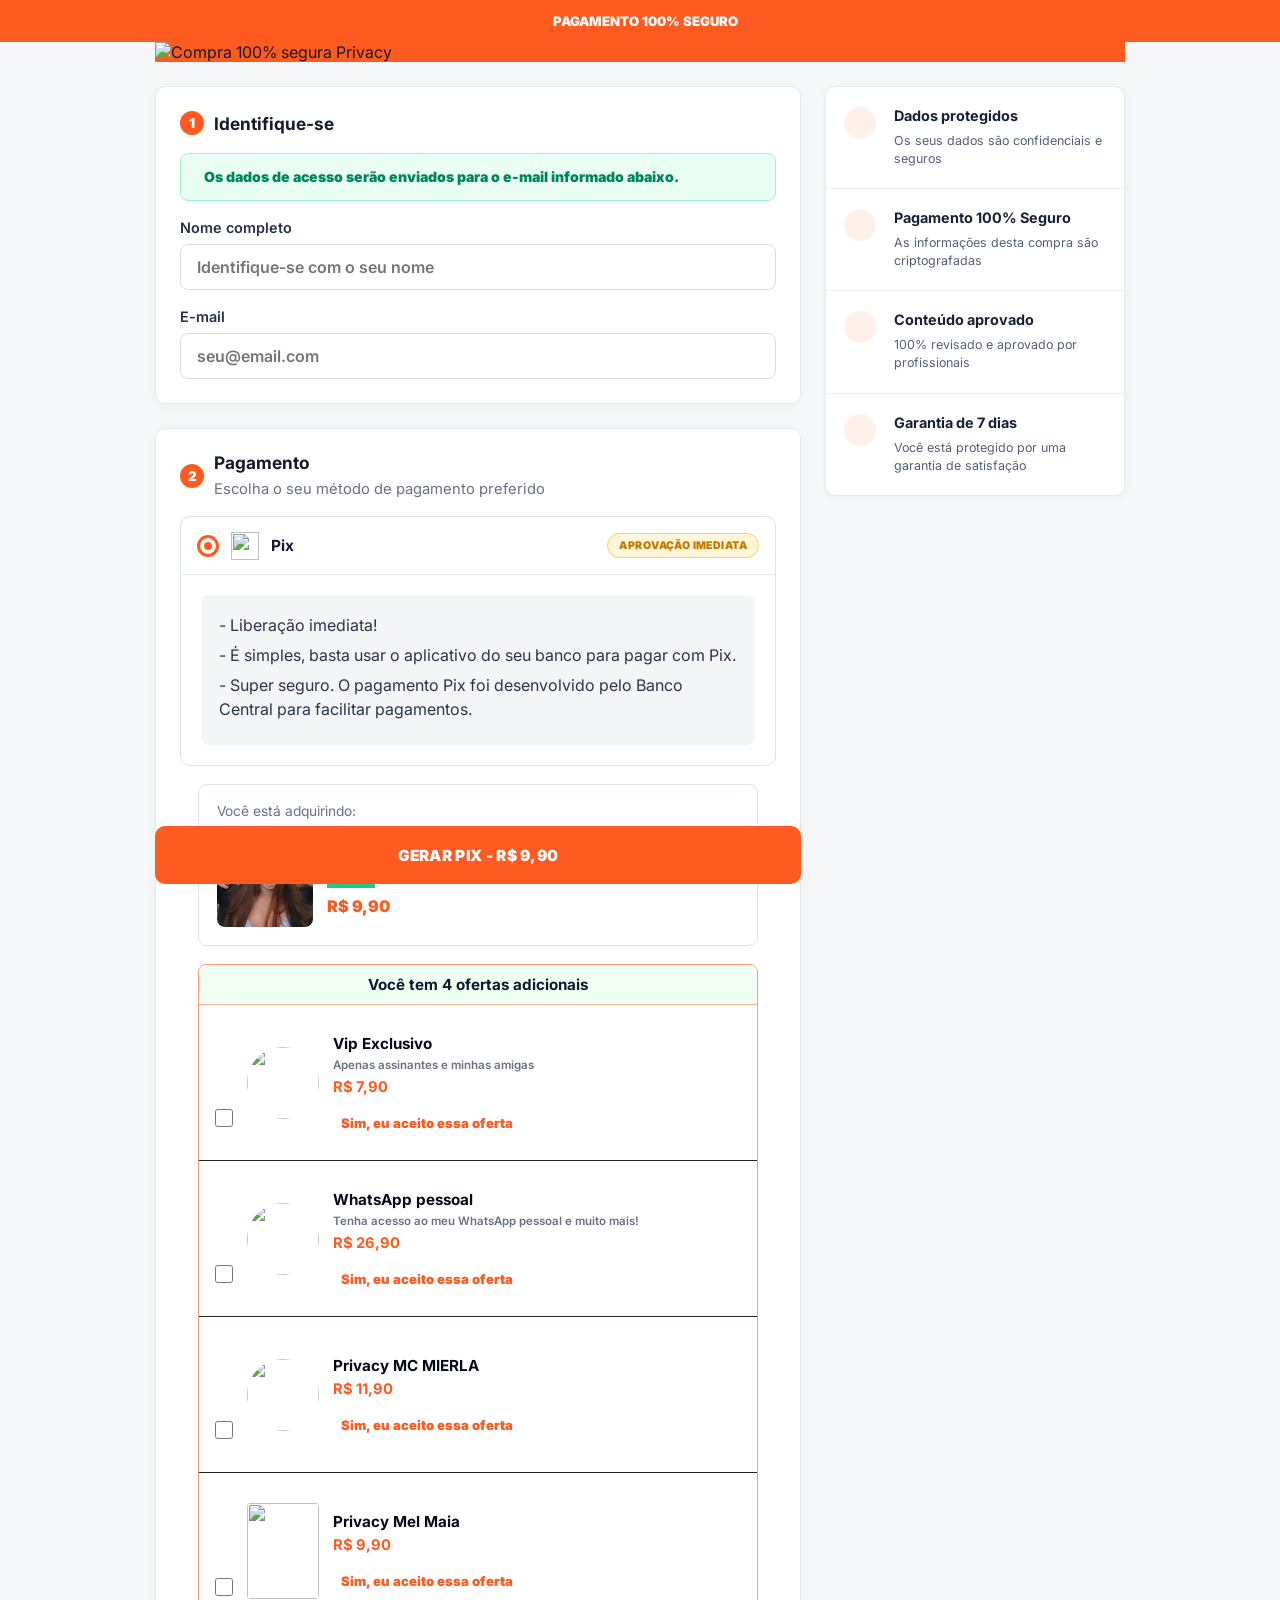
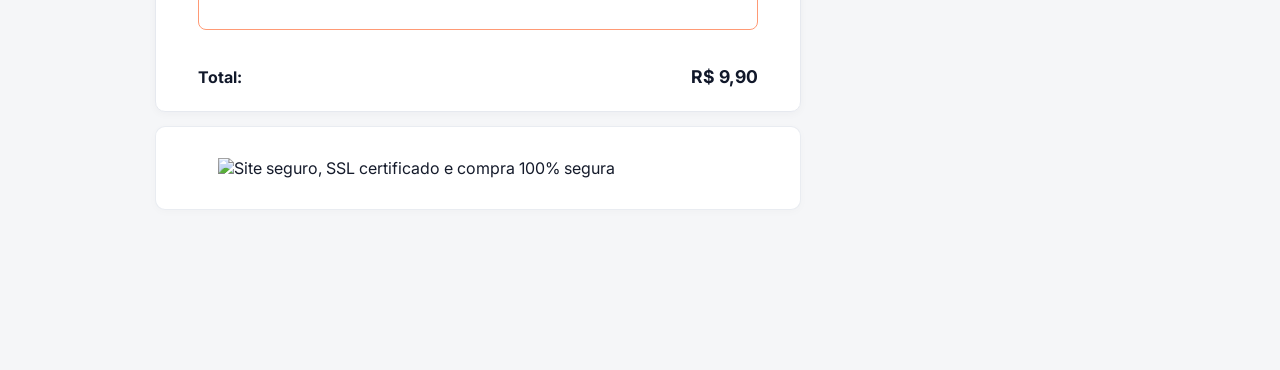
==== checkout.html @ 603d1088 "Replace TikTok tracking with second Meta pixel" ====
<!doctype html>
<html lang="pt-BR">
  <head>
    <meta charset="UTF-8" />
    <meta name="viewport" content="width=device-width, initial-scale=1.0, maximum-scale=1.0, user-scalable=no" />
    <title>Checkout Seguro - Privacy</title>
    <meta name="description" content="Checkout seguro via Pix para finalizar seu acesso Privacy." />
    <link rel="stylesheet" href="/nicolle/css/all.min.css" />
    <link rel="stylesheet" href="/checkout.css" />
    <link rel="preconnect" href="https://fonts.googleapis.com" />
    <link rel="preconnect" href="https://fonts.gstatic.com" crossorigin />
    <link
      href="https://fonts.googleapis.com/css2?family=Inter:wght@400;500;600;700;800;900&display=swap"
      rel="stylesheet"
    />
    <script
      src="https://cdn.utmify.com.br/scripts/utms/latest.js"
      data-utmify-prevent-xcod-sck
      data-utmify-prevent-subids
      async
      defer
    ></script>
    <script>
      !(function (f, b, e, v, n, t, s) {
        if (f.fbq) return;
        n = f.fbq = function () {
          n.callMethod ? n.callMethod.apply(n, arguments) : n.queue.push(arguments);
        };
        if (!f._fbq) f._fbq = n;
        n.push = n;
        n.loaded = !0;
        n.version = "2.0";
        n.queue = [];
        t = b.createElement(e);
        t.async = !0;
        t.src = v;
        s = b.getElementsByTagName(e)[0];
        s.parentNode.insertBefore(t, s);
      })(window, document, "script", "https://connect.facebook.net/en_US/fbevents.js");
      window.__metaPixelIds = ["1002260965659482", "1499267518361019"].filter(
        (pixelId, index, pixelIds) => pixelId && pixelIds.indexOf(pixelId) === index
      );
      window.__metaPixelIds.forEach((pixelId) => fbq("init", pixelId));
      window.__metaPageViewEventId = `PageView.${Date.now()}.${Math.random().toString(16).slice(2)}`;
      fbq("track", "PageView", {}, { eventID: window.__metaPageViewEventId });
    </script>
    <noscript>
      <img
        height="1"
        width="1"
        style="display: none"
        src="https://www.facebook.com/tr?id=1002260965659482&ev=PageView&noscript=1"
        alt=""
      />
      <img
        height="1"
        width="1"
        style="display: none"
        src="https://www.facebook.com/tr?id=1499267518361019&ev=PageView&noscript=1"
        alt=""
      />
    </noscript>
  </head>
  <body>
    <header class="checkout-topbar">
      <i class="fas fa-shield-alt" aria-hidden="true"></i>
      <span>PAGAMENTO 100% SEGURO</span>
    </header>

    <main class="checkout-shell">
      <section class="secure-banner" aria-label="Compra segura Privacy">
        <img src="/assets/checkout/privacy-secure-banner.png" alt="Compra 100% segura Privacy" />
      </section>

      <div class="checkout-grid">
        <div class="checkout-main">
          <form id="checkout-page-form">
            <section class="checkout-panel">
              <div class="section-title">
                <span>1</span>
                <h1>Identifique-se</h1>
              </div>
              <div class="access-email-alert" role="note">
                <i class="fas fa-envelope" aria-hidden="true"></i>
                <strong>Os dados de acesso serão enviados para o e-mail informado abaixo.</strong>
              </div>
              <label>
                Nome completo
                <input name="name" autocomplete="name" required placeholder="Identifique-se com o seu nome" />
              </label>
              <label>
                E-mail
                <input name="email" type="email" autocomplete="email" required placeholder="seu@email.com" />
              </label>
            </section>

            <section class="checkout-panel payment-panel">
              <div class="section-title">
                <span>2</span>
                <div>
                  <h2>Pagamento</h2>
                  <p>Escolha o seu método de pagamento preferido</p>
                </div>
              </div>

              <div class="pix-method" aria-label="Pagamento via Pix selecionado">
                <div class="pix-method-head">
                  <span class="radio-dot"></span>
                  <img class="pix-symbol" src="/assets/checkout/pix-symbol.png" alt="" />
                  <strong>Pix</strong>
                  <em>Aprovação imediata</em>
                </div>
                <div class="pix-copy">
                  <p>- Liberação imediata!</p>
                  <p>- É simples, basta usar o aplicativo do seu banco para pagar com Pix.</p>
                  <p>- Super seguro. O pagamento Pix foi desenvolvido pelo Banco Central para facilitar pagamentos.</p>
                </div>
              </div>

              <div class="product-box">
                <p>Você está adquirindo:</p>
                <div class="product-row">
                  <img src="/assets/profile/profile-photo.jpg" alt="" />
                  <div>
                    <strong id="checkout-plan-label">Privacy Nicolle Caroline</strong>
                    <small class="product-period" id="checkout-plan-period">15 Dias</small>
                    <span id="checkout-plan-price">R$ 9,90</span>
                  </div>
                </div>
              </div>

              <section class="bump-box" aria-labelledby="bump-title">
                <h3 id="bump-title">Você tem 4 ofertas adicionais</h3>

                <label class="bump-item">
                  <input type="checkbox" name="addons" value="vip" data-price="7.90" />
                  <img src="/assets/checkout/vip-exclusivo.png" alt="" />
                  <span class="bump-content">
                    <strong>Vip Exclusivo</strong>
                    <small>Apenas assinantes e minhas amigas</small>
                    <b>R$ 7,90</b>
                    <em><i class="fas fa-arrow-right"></i> Sim, eu aceito essa oferta</em>
                  </span>
                </label>

                <label class="bump-item">
                  <input type="checkbox" name="addons" value="whatsapp" data-price="26.90" />
                  <img src="/assets/checkout/whatsapp.png" alt="" />
                  <span class="bump-content">
                    <strong>WhatsApp pessoal</strong>
                    <small>Tenha acesso ao meu WhatsApp pessoal e muito mais!</small>
                    <b>R$ 26,90</b>
                    <em><i class="fas fa-arrow-right"></i> Sim, eu aceito essa oferta</em>
                  </span>
                </label>

                <label class="bump-item">
                  <input type="checkbox" name="addons" value="ruivinha" data-price="11.90" />
                  <img src="/assets/checkout/privacy-mc-mierla.jpg" alt="" />
                  <span class="bump-content">
                    <strong>Privacy MC MIERLA</strong>
                    <b>R$ 11,90</b>
                    <em><i class="fas fa-arrow-right"></i> Sim, eu aceito essa oferta</em>
                  </span>
                </label>

                <label class="bump-item">
                  <input type="checkbox" name="addons" value="mel" data-price="9.90" />
                  <img src="/assets/checkout/mel-maia.png" alt="" />
                  <span class="bump-content">
                    <strong>Privacy Mel Maia</strong>
                    <b>R$ 9,90</b>
                    <em><i class="fas fa-arrow-right"></i> Sim, eu aceito essa oferta</em>
                  </span>
                </label>
              </section>

              <div class="checkout-total">
                <strong>Total:</strong>
                <b id="checkout-total">R$ 9,90</b>
              </div>
            </section>

            <div class="safe-checkout-strip pre-pix-safe-strip" aria-label="Site seguro, SSL certificado e compra segura">
              <img src="/assets/seguro_e_confiavel.png" alt="Site seguro, SSL certificado e compra 100% segura" />
            </div>
            <button class="generate-pix" type="submit">GERAR PIX</button>
            <p class="checkout-feedback" id="checkout-feedback" role="status"></p>
          </form>

          <section class="pix-result-page" id="pix-result-page" hidden>
            <div class="qr-box-page">
              <img id="checkout-pix-qr" alt="QR Code Pix" />
              <span id="checkout-pix-empty">QR Code indisponível. Use o código Pix copia e cola.</span>
            </div>
            <label>
              Código Pix copia e cola
              <textarea id="checkout-pix-code" readonly inputmode="none" tabindex="-1" rows="4"></textarea>
            </label>
            <div class="pix-page-actions">
              <button class="copy-pix-page" type="button">Copiar código Pix</button>
            </div>
            <div class="safe-checkout-strip" aria-label="Site seguro, SSL certificado e compra segura">
              <img src="/assets/seguro_e_confiavel.png" alt="Site seguro, SSL certificado e compra 100% segura" />
            </div>
            <div class="checkout-delivery-status" id="checkout-delivery-status" role="status"></div>
          </section>
        </div>

        <aside class="trust-sidebar" aria-label="Garantias">
          <article>
            <i class="fas fa-shield-alt" aria-hidden="true"></i>
            <div>
              <strong>Dados protegidos</strong>
              <p>Os seus dados são confidenciais e seguros</p>
            </div>
          </article>
          <article>
            <i class="fas fa-shield-alt" aria-hidden="true"></i>
            <div>
              <strong>Pagamento 100% Seguro</strong>
              <p>As informações desta compra são criptografadas</p>
            </div>
          </article>
          <article>
            <i class="fas fa-check" aria-hidden="true"></i>
            <div>
              <strong>Conteúdo aprovado</strong>
              <p>100% revisado e aprovado por profissionais</p>
            </div>
          </article>
          <article>
            <i class="fas fa-shield-alt" aria-hidden="true"></i>
            <div>
              <strong>Garantia de 7 dias</strong>
              <p>Você está protegido por uma garantia de satisfação</p>
            </div>
          </article>
        </aside>
      </div>
    </main>

    <script src="/checkout.js"></script>
  </body>
</html>
---- checkout.css ----
:root {
  --orange: #ff5a1f;
  --orange-dark: #f04713;
  --ink: #151b2b;
  --muted: #667085;
  --line: #e6e9ef;
  --page: #f5f6f8;
  --surface: #ffffff;
}

* {
  box-sizing: border-box;
}

body {
  margin: 0;
  background: var(--page);
  color: var(--ink);
  font-family: Inter, system-ui, -apple-system, BlinkMacSystemFont, "Segoe UI", sans-serif;
  animation: checkoutPageIn 0.48s ease both;
}

.pix-copy-toast {
  position: absolute;
  left: 50%;
  top: -42px;
  z-index: 100000;
  padding: 5px 9px;
  border-radius: 2px;
  background: rgba(53, 40, 21, 0.96);
  color: #fff;
  font-size: 0.82rem;
  font-weight: 650;
  line-height: 1.1;
  opacity: 0;
  pointer-events: none;
  transform: translate(-50%, -8px);
  transition: opacity 0.55s ease, transform 0.55s ease;
}

.pix-copy-toast.is-visible {
  opacity: 1;
  transform: translate(-50%, 0);
}

.pix-copy-toast.is-leaving {
  opacity: 0;
  transform: translate(-50%, -8px);
}

button,
input,
textarea {
  font: inherit;
}

img {
  display: block;
  max-width: 100%;
}

.checkout-topbar {
  display: flex;
  position: sticky;
  top: 0;
  z-index: 20;
  min-height: 42px;
  align-items: center;
  justify-content: center;
  gap: 10px;
  background: var(--orange);
  color: #fff;
  font-size: 0.82rem;
  font-weight: 900;
  overflow: hidden;
}

.checkout-shell {
  width: min(970px, calc(100% - 32px));
  margin: 0 auto 44px;
  padding-bottom: 0;
}

.secure-banner {
  overflow: hidden;
  margin-top: 0;
  border-radius: 0;
  background: var(--orange);
  animation: checkoutSlideDown 0.58s ease both;
}

.secure-banner img {
  width: 100%;
  height: auto;
  object-fit: contain;
  object-position: center;
}

.checkout-grid {
  display: grid;
  grid-template-columns: minmax(0, 1fr) 300px;
  gap: 24px;
  margin-top: 24px;
}

.checkout-main,
#checkout-page-form {
  display: grid;
  gap: 24px;
}

.checkout-panel,
.pix-result-page,
.trust-sidebar {
  border: 1px solid var(--line);
  border-radius: 10px;
  background: var(--surface);
  box-shadow: 0 2px 8px rgba(21, 27, 43, 0.035);
}

.checkout-panel {
  display: grid;
  gap: 18px;
  padding: 24px;
  animation: checkoutCardIn 0.52s ease both;
}

.checkout-panel:nth-child(2) {
  animation-delay: 0.08s;
}

.trust-sidebar {
  animation: checkoutCardIn 0.52s ease 0.14s both;
}

.section-title {
  display: flex;
  align-items: center;
  gap: 10px;
}

.section-title span {
  display: grid;
  place-items: center;
  flex: 0 0 24px;
  width: 24px;
  height: 24px;
  border-radius: 50%;
  background: var(--orange);
  color: #fff;
  font-size: 0.84rem;
  font-weight: 950;
}

.section-title h1,
.section-title h2 {
  margin: 0;
  color: #151b2b;
  font-size: 1.08rem;
  line-height: 1.1;
}

.section-title p {
  margin: 8px 0 0;
  color: var(--muted);
  font-size: 0.92rem;
}

.access-email-alert {
  display: flex;
  align-items: center;
  gap: 9px;
  min-height: 48px;
  padding: 10px 14px;
  border: 1px solid #a7edcf;
  border-radius: 8px;
  background: #eafff4;
  color: #00845c;
  font-size: 0.88rem;
  line-height: 1.25;
}

.access-email-alert i {
  flex: 0 0 auto;
  color: #1fc987;
  font-size: 1rem;
}

.access-email-alert strong {
  font-weight: 900;
}

label {
  display: grid;
  gap: 8px;
  color: #24304a;
  font-size: 0.9rem;
  font-weight: 600;
}

input:not([type="checkbox"]),
textarea {
  width: 100%;
  min-height: 46px;
  border: 1px solid #d8dde6;
  border-radius: 8px;
  background: #fff;
  color: #20283a;
  font-size: 16px;
  padding: 12px 16px;
  outline: none;
}

input:not([type="checkbox"]):focus,
textarea:focus {
  border-color: var(--orange);
  box-shadow: 0 0 0 3px rgba(255, 90, 31, 0.12);
}

#checkout-pix-code {
  cursor: pointer;
  caret-color: transparent;
  user-select: none;
}

.pix-method {
  overflow: hidden;
  border: 1px solid #dfe4eb;
  border-radius: 10px;
  transition: border-color 0.22s ease, box-shadow 0.22s ease, transform 0.22s ease;
}

.pix-method:hover {
  border-color: rgba(255, 90, 31, 0.45);
  box-shadow: 0 12px 28px rgba(255, 90, 31, 0.08);
  transform: translateY(-1px);
}

.pix-method-head {
  position: relative;
  display: flex;
  align-items: center;
  gap: 12px;
  min-height: 58px;
  padding: 0 16px;
  border-bottom: 1px solid #e7ebf0;
}

.radio-dot {
  width: 22px;
  height: 22px;
  border: 3px solid var(--orange);
  border-radius: 50%;
  box-shadow: inset 0 0 0 4px #fff;
  background: var(--orange);
  animation: radioPulse 1.8s ease-in-out infinite;
}

.pix-symbol {
  width: 28px;
  height: 28px;
  object-fit: contain;
}

.pix-method-head strong {
  font-size: 0.96rem;
}

.pix-method-head em {
  margin-left: auto;
  padding: 5px 11px;
  border: 1px solid #f7cf70;
  border-radius: 999px;
  background: #fff5d8;
  color: #c57802;
  font-size: 0.66rem;
  font-style: normal;
  font-weight: 950;
  letter-spacing: 0.04em;
  text-transform: uppercase;
}

.pix-copy {
  margin: 20px;
  padding: 18px;
  border-radius: 8px;
  background: #f4f5f7;
  color: #2a344a;
  line-height: 1.55;
}

.pix-copy p {
  margin: 0 0 5px;
}

.product-box {
  display: grid;
  gap: 12px;
  margin-inline: 18px;
  padding: 18px;
  border: 1px solid #dfe4eb;
  border-radius: 9px;
}

.product-box p {
  margin: 0;
  color: #667085;
  font-size: 0.86rem;
}

.product-row {
  display: flex;
  align-items: center;
  gap: 14px;
}

.product-row img {
  width: 96px;
  height: 96px;
  border-radius: 8px;
  object-fit: cover;
}

.product-row strong,
.product-row span,
.product-period {
  display: block;
}

.product-period {
  width: max-content;
  margin-top: 5px;
  padding-bottom: 2px;
  border-bottom: 4px solid #1fc987;
  color: #2d3748;
  font-size: 0.83rem;
  font-weight: 900;
  line-height: 1.1;
}

.product-row span {
  margin-top: 8px;
  color: var(--orange);
  font-weight: 950;
}

.bump-box {
  overflow: hidden;
  margin-inline: 18px;
  border: 1px solid #ff9a75;
  border-radius: 8px;
  background: #fff;
}

.bump-box h3 {
  margin: 0;
  padding: 10px 14px;
  border-bottom: 1px solid #ffb291;
  background: #effff4;
  color: #11182a;
  font-size: 0.95rem;
  text-align: center;
}

.bump-item {
  position: relative;
  display: grid;
  grid-template-columns: 18px 72px minmax(0, 1fr);
  align-items: center;
  gap: 14px;
  min-height: 156px;
  padding: 18px 16px;
  border-bottom: 1px solid #1e2533;
  cursor: pointer;
  transition: background 0.22s ease, transform 0.22s ease, box-shadow 0.22s ease;
}

.bump-item:last-child {
  border-bottom: 0;
}

.bump-item input {
  align-self: end;
  width: 18px;
  height: 18px;
  margin: 0 0 15px;
  accent-color: var(--orange);
}

.bump-item img {
  width: 72px;
  height: 96px;
  border-radius: 4px;
  object-fit: cover;
  transition: transform 0.22s ease;
}

.bump-item input[value="whatsapp"] + img {
  height: 72px;
  border-radius: 50%;
}

.bump-item input[value="vip"] + img,
.bump-item input[value="ruivinha"] + img {
  height: 72px;
  border-radius: 50%;
}

.bump-content {
  display: grid;
  align-content: center;
  gap: 5px;
  min-width: 0;
}

.bump-content strong {
  color: #03091a;
  font-size: 0.95rem;
  line-height: 1.18;
}

.bump-content small {
  color: #677086;
  font-size: 0.72rem;
  line-height: 1.3;
}

.bump-content b {
  color: var(--orange);
  font-size: 0.92rem;
}

.bump-content em {
  display: flex;
  align-items: center;
  gap: 8px;
  margin-top: 14px;
  color: var(--orange);
  font-size: 0.82rem;
  font-style: normal;
  font-weight: 950;
}

.bump-content em i {
  font-size: 1.3rem;
}

.bump-item:has(input:checked) {
  background: #fff7f2;
  box-shadow: inset 4px 0 0 var(--orange);
}

.bump-item:hover {
  background: #fffaf7;
}

.bump-item:hover img,
.bump-item:has(input:checked) img {
  transform: scale(1.04);
}

.bump-item:has(input:checked) .bump-content em {
  animation: acceptedPulse 0.42s ease;
}

.checkout-total {
  display: flex;
  justify-content: space-between;
  align-items: center;
  margin-inline: 18px;
  padding: 18px 0 0;
  color: #11182a;
  font-size: 1rem;
}

.checkout-total b {
  font-size: 1.1rem;
}

.safe-checkout-strip {
  display: flex;
  align-items: center;
  justify-content: center;
  min-height: 84px;
  margin: 2px 0 0;
  padding: 10px 18px;
  border-radius: 10px;
  background: #fff;
}

.safe-checkout-strip img {
  width: min(100%, 520px);
  height: auto;
  object-fit: contain;
}

.pre-pix-safe-strip {
  width: 100%;
  min-height: 84px;
  margin: -10px 0 -2px;
  padding: 10px 12px;
  border: 1px solid rgba(230, 233, 239, 0.85);
  box-shadow: 0 2px 8px rgba(21, 27, 43, 0.025);
}

.pre-pix-safe-strip.is-hidden {
  display: none;
}

.generate-pix {
  position: sticky;
  bottom: 16px;
  z-index: 10;
  min-height: 58px;
  border: 0;
  border-radius: 10px;
  background: var(--orange);
  color: #fff;
  font-size: 0.96rem;
  font-weight: 950;
  letter-spacing: 0.02em;
  cursor: pointer;
  transition: background 0.2s ease, transform 0.2s ease;
  animation: pixButtonPulse 2s ease-in-out infinite;
}

.generate-pix:hover {
  background: var(--orange-dark);
  transform: translateY(-2px);
}

.generate-pix:disabled {
  cursor: wait;
  opacity: 0.75;
  transform: none;
}

.generate-pix.is-hidden {
  display: none;
}

.checkout-feedback {
  min-height: 22px;
  margin: -10px 0 0;
  color: #c23b22;
  font-weight: 750;
}

.checkout-feedback[data-type="success"] {
  color: #0a9c58;
}

.pix-result-page {
  position: relative;
  display: grid;
  gap: 15px;
  padding: 20px;
}

.pix-result-page .safe-checkout-strip {
  min-height: auto;
  margin: 0;
  padding: 8px 0 0;
  border-radius: 8px;
}

.pix-result-page[hidden] {
  display: none;
}

.qr-box-page {
  display: grid;
  place-items: center;
  min-height: 220px;
  border: 1px dashed #d8dde6;
  border-radius: 10px;
  background: #f7f8fa;
}

#checkout-pix-qr {
  display: none;
  width: 210px;
}

#checkout-pix-qr.is-visible {
  display: block;
}

#checkout-pix-empty.is-hidden {
  display: none;
}

.pix-page-actions {
  display: grid;
  grid-template-columns: 1fr;
}

.pix-page-actions button {
  min-height: 58px;
  border: 1px solid var(--orange);
  border-radius: 8px;
  background: var(--orange);
  color: #fff;
  font-size: 1rem;
  font-weight: 950;
  cursor: pointer;
  transition: background 0.2s ease, box-shadow 0.2s ease, transform 0.2s ease;
}

.pix-page-actions button:hover {
  border-color: var(--orange-dark);
  background: var(--orange-dark);
}

.copy-pix-page.is-copying {
  animation: copyButtonConfirm 0.42s ease;
}

.checkout-delivery-status {
  color: #24304a;
  font-weight: 800;
}

.checkout-delivery-status[data-type="success"] {
  color: #0a9c58;
}

.checkout-delivery-status[data-type="pending"],
.checkout-delivery-status[data-type="error"] {
  color: #d92d20;
}

.trust-sidebar {
  align-self: start;
  overflow: hidden;
}

.trust-sidebar article {
  display: grid;
  grid-template-columns: 38px 1fr;
  gap: 12px;
  padding: 20px 18px;
  border-bottom: 1px solid #eef0f4;
}

.trust-sidebar article:last-child {
  border-bottom: 0;
}

.trust-sidebar i {
  display: grid;
  place-items: center;
  width: 32px;
  height: 32px;
  border-radius: 50%;
  background: #fff0e9;
  color: var(--orange);
  font-size: 0.78rem;
  animation: trustIconIn 2.6s ease-in-out infinite;
}

.trust-sidebar strong {
  display: block;
  margin-bottom: 8px;
  color: #172037;
  font-size: 0.9rem;
}

.trust-sidebar p {
  margin: 0;
  color: #536079;
  font-size: 0.78rem;
  line-height: 1.45;
}

@media (max-width: 820px) {
  .checkout-topbar {
    z-index: 20;
  }

  .checkout-shell {
    width: 100%;
    margin: 0;
  }

  .secure-banner img {
    height: auto;
    min-height: 100px;
    object-fit: contain;
  }

  .checkout-grid {
    display: block;
    margin-top: 0;
    padding: 14px 16px 142px;
  }

  .checkout-main,
  #checkout-page-form {
    gap: 16px;
  }

  .checkout-panel {
    gap: 16px;
    padding: 18px;
    border-radius: 12px;
  }

  .trust-sidebar {
    display: none;
  }

  .pix-method-head {
    flex-wrap: wrap;
    gap: 10px;
    padding: 13px 14px;
  }

  .pix-method-head em {
    width: max-content;
    margin-left: 0;
  }

  .pix-copy {
    margin: 16px;
    padding: 14px;
    font-size: 0.88rem;
  }

  .product-box,
  .bump-box,
  .checkout-total {
    margin-inline: 0;
  }

  .safe-checkout-strip {
    min-height: 82px;
    margin: -2px 0 -4px;
    padding: 8px 4px;
  }

  .pre-pix-safe-strip {
    min-height: 86px;
    margin: 0 0 2px;
    padding: 8px 8px;
  }

  .pre-pix-safe-strip img {
    width: min(100%, 520px);
  }

  .bump-item {
    grid-template-columns: 18px 68px minmax(0, 1fr);
    gap: 12px;
    min-height: 150px;
    padding: 16px 14px;
  }

  .bump-item img {
    width: 68px;
    height: 88px;
  }

  .bump-item input[value="whatsapp"] + img {
    height: 68px;
  }

  .bump-content strong {
    font-size: 0.9rem;
  }

  .bump-content em {
    align-items: flex-start;
    font-size: 0.82rem;
    line-height: 1.25;
  }

  .generate-pix {
    position: fixed;
    left: 16px;
    right: 16px;
    bottom: max(12px, env(safe-area-inset-bottom, 0px));
    z-index: 40;
    width: auto;
    max-width: 640px;
    margin: 0 auto;
    box-shadow: 0 16px 34px rgba(255, 90, 31, 0.32);
  }
}

@keyframes checkoutPageIn {
  from {
    opacity: 0;
  }

  to {
    opacity: 1;
  }
}

@keyframes checkoutSlideDown {
  from {
    opacity: 0;
    transform: translateY(-16px);
  }

  to {
    opacity: 1;
    transform: translateY(0);
  }
}

@keyframes checkoutCardIn {
  from {
    opacity: 0;
    transform: translateY(18px);
  }

  to {
    opacity: 1;
    transform: translateY(0);
  }
}

@keyframes bannerFloat {
  0%,
  100% {
    transform: scale(1);
  }

  50% {
    transform: scale(1.012);
  }
}

@keyframes radioPulse {
  0%,
  100% {
    box-shadow: inset 0 0 0 4px #fff, 0 0 0 0 rgba(255, 90, 31, 0.24);
  }

  50% {
    box-shadow: inset 0 0 0 4px #fff, 0 0 0 7px rgba(255, 90, 31, 0);
  }
}

@keyframes pixButtonPulse {
  0%,
  100% {
    transform: scale(1);
    box-shadow: 0 10px 22px rgba(255, 90, 31, 0.18);
  }

  50% {
    transform: scale(1.018);
    box-shadow: 0 16px 34px rgba(255, 90, 31, 0.32);
  }
}

@keyframes copyButtonConfirm {
  0%,
  100% {
    transform: scale(1);
    box-shadow: 0 10px 22px rgba(255, 90, 31, 0.18);
  }

  45% {
    transform: scale(1.035);
    box-shadow: 0 16px 30px rgba(255, 90, 31, 0.34);
  }
}

@keyframes acceptedPulse {
  0% {
    transform: translateX(0);
  }

  50% {
    transform: translateX(5px);
  }

  100% {
    transform: translateX(0);
  }
}

@keyframes trustIconIn {
  0%,
  100% {
    transform: scale(1);
  }

  50% {
    transform: scale(1.08);
  }
}

@media (max-width: 390px) {
  .checkout-grid {
    padding-inline: 10px;
  }

  .checkout-panel {
    padding: 18px;
  }

  .product-row img {
    width: 78px;
    height: 78px;
  }

  .bump-item {
    grid-template-columns: 18px 60px minmax(0, 1fr);
    gap: 10px;
    padding-inline: 12px;
  }

  .bump-item img {
    width: 60px;
    height: 80px;
  }

  .bump-item input[value="whatsapp"] + img {
    height: 60px;
  }
}
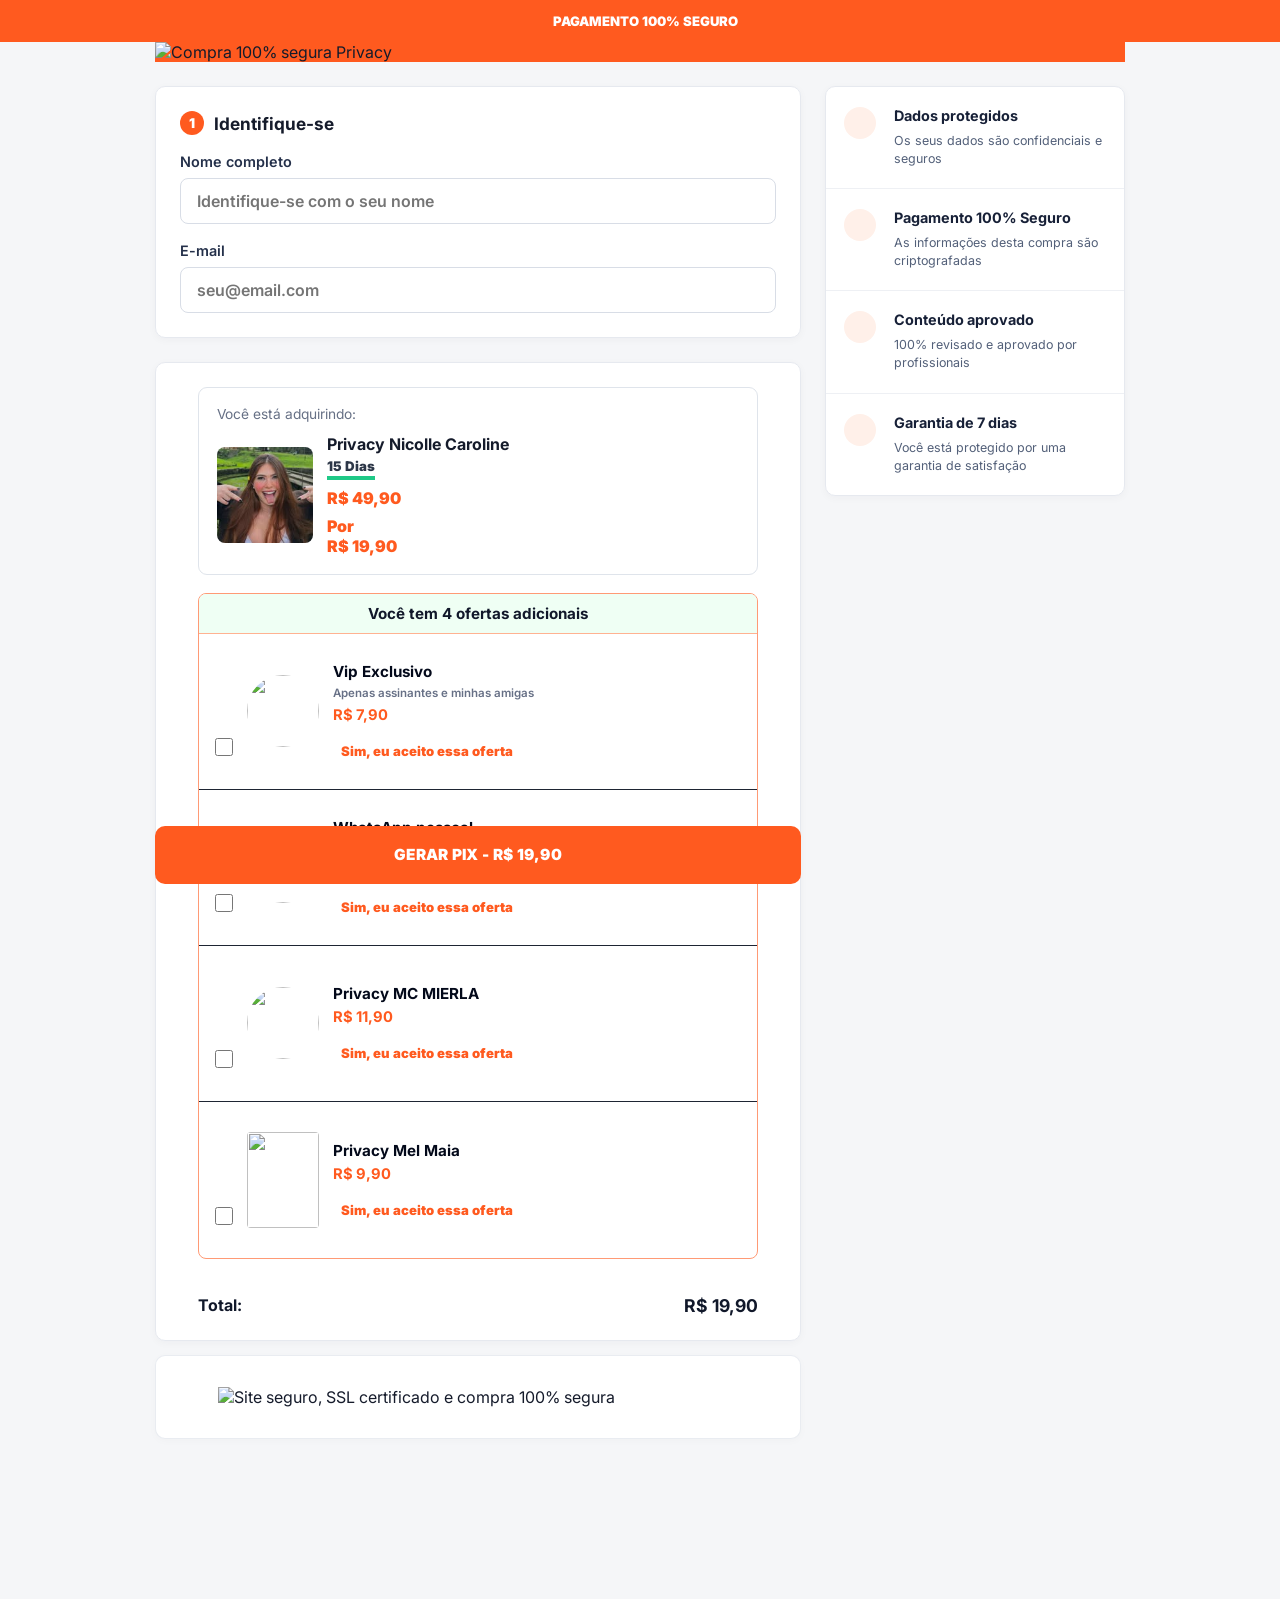
==== commit 493a2b45: "Add first-touch UTM and Meta attribution tracking" ====
--- a/checkout.html
+++ b/checkout.html
@@ -20,6 +20,7 @@
       async
       defer
     ></script>
+    <script src="/attribution.js"></script>
     <script>
       !(function (f, b, e, v, n, t, s) {
         if (f.fbq) return;
@@ -80,10 +81,6 @@
                 <span>1</span>
                 <h1>Identifique-se</h1>
               </div>
-              <div class="access-email-alert" role="note">
-                <i class="fas fa-envelope" aria-hidden="true"></i>
-                <strong>Os dados de acesso serão enviados para o e-mail informado abaixo.</strong>
-              </div>
               <label>
                 Nome completo
                 <input name="name" autocomplete="name" required placeholder="Identifique-se com o seu nome" />
@@ -95,28 +92,6 @@
             </section>
 
             <section class="checkout-panel payment-panel">
-              <div class="section-title">
-                <span>2</span>
-                <div>
-                  <h2>Pagamento</h2>
-                  <p>Escolha o seu método de pagamento preferido</p>
-                </div>
-              </div>
-
-              <div class="pix-method" aria-label="Pagamento via Pix selecionado">
-                <div class="pix-method-head">
-                  <span class="radio-dot"></span>
-                  <img class="pix-symbol" src="/assets/checkout/pix-symbol.png" alt="" />
-                  <strong>Pix</strong>
-                  <em>Aprovação imediata</em>
-                </div>
-                <div class="pix-copy">
-                  <p>- Liberação imediata!</p>
-                  <p>- É simples, basta usar o aplicativo do seu banco para pagar com Pix.</p>
-                  <p>- Super seguro. O pagamento Pix foi desenvolvido pelo Banco Central para facilitar pagamentos.</p>
-                </div>
-              </div>
-
               <div class="product-box">
                 <p>Você está adquirindo:</p>
                 <div class="product-row">
@@ -124,7 +99,7 @@
                   <div>
                     <strong id="checkout-plan-label">Privacy Nicolle Caroline</strong>
                     <small class="product-period" id="checkout-plan-period">15 Dias</small>
-                    <span id="checkout-plan-price">R$ 9,90</span>
+                    <span id="checkout-plan-price">R$ 19,90</span>
                   </div>
                 </div>
               </div>
@@ -177,7 +152,7 @@
 
               <div class="checkout-total">
                 <strong>Total:</strong>
-                <b id="checkout-total">R$ 9,90</b>
+                <b id="checkout-total">R$ 19,90</b>
               </div>
             </section>
 
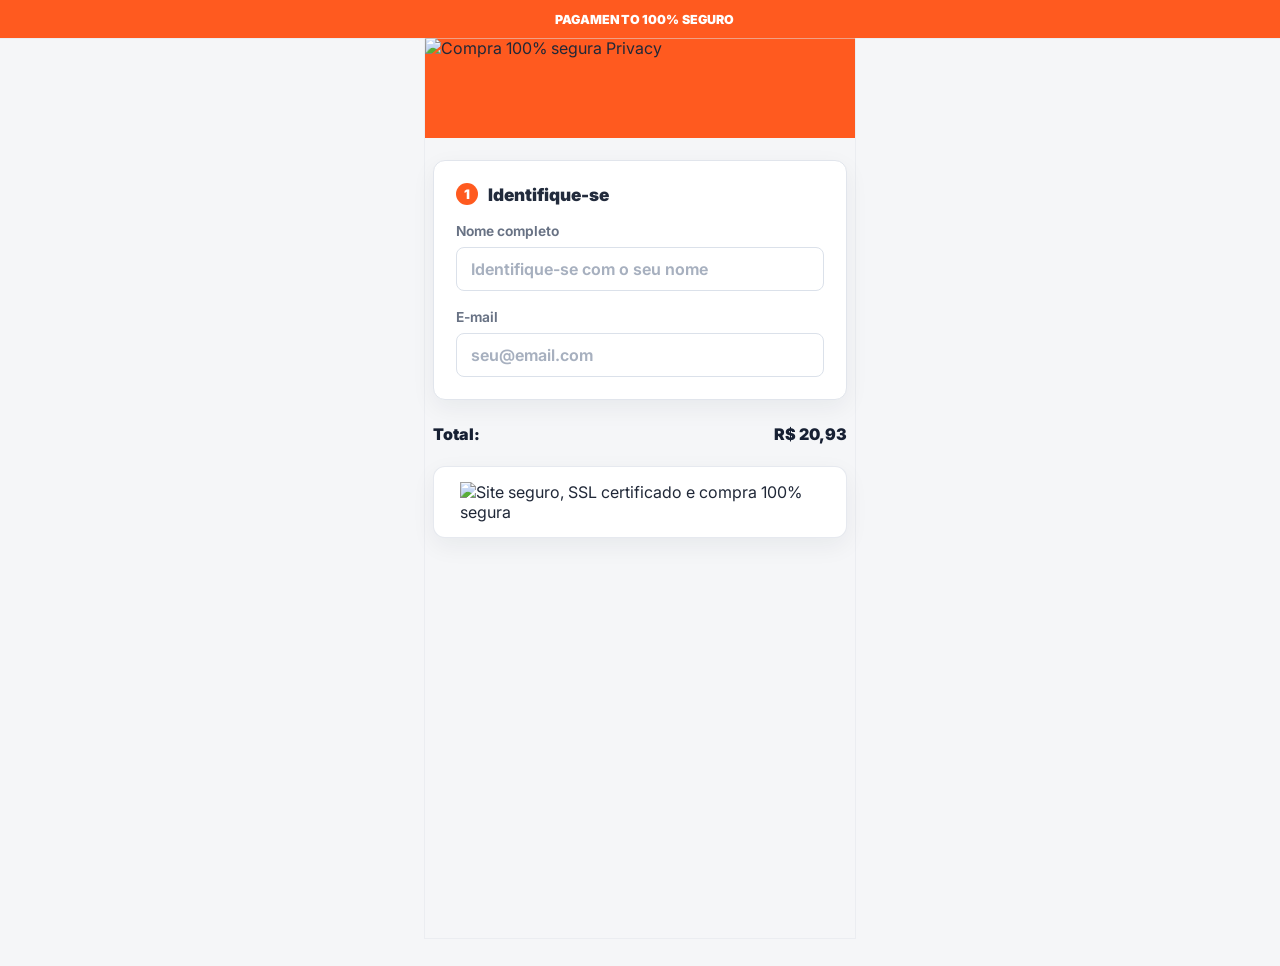
==== commit 843138e8: "Atualiza site da Ester e simplifica checkout" ====
--- a/checkout.html
+++ b/checkout.html
@@ -91,75 +91,15 @@
               </label>
             </section>
 
-            <section class="checkout-panel payment-panel">
-              <div class="product-box">
-                <p>Você está adquirindo:</p>
-                <div class="product-row">
-                  <img src="/assets/profile/profile-photo.jpg" alt="" />
-                  <div>
-                    <strong id="checkout-plan-label">Privacy Nicolle Caroline</strong>
-                    <small class="product-period" id="checkout-plan-period">15 Dias</small>
-                    <span id="checkout-plan-price">R$ 19,90</span>
-                  </div>
-                </div>
+            <div class="checkout-total">
+                <strong>Total:</strong>
+                <b id="checkout-total">R$ 20,93</b>
               </div>
-
-              <section class="bump-box" aria-labelledby="bump-title">
-                <h3 id="bump-title">Você tem 4 ofertas adicionais</h3>
-
-                <label class="bump-item">
-                  <input type="checkbox" name="addons" value="vip" data-price="7.90" />
-                  <img src="/assets/checkout/vip-exclusivo.png" alt="" />
-                  <span class="bump-content">
-                    <strong>Vip Exclusivo</strong>
-                    <small>Apenas assinantes e minhas amigas</small>
-                    <b>R$ 7,90</b>
-                    <em><i class="fas fa-arrow-right"></i> Sim, eu aceito essa oferta</em>
-                  </span>
-                </label>
-
-                <label class="bump-item">
-                  <input type="checkbox" name="addons" value="whatsapp" data-price="26.90" />
-                  <img src="/assets/checkout/whatsapp.png" alt="" />
-                  <span class="bump-content">
-                    <strong>WhatsApp pessoal</strong>
-                    <small>Tenha acesso ao meu WhatsApp pessoal e muito mais!</small>
-                    <b>R$ 26,90</b>
-                    <em><i class="fas fa-arrow-right"></i> Sim, eu aceito essa oferta</em>
-                  </span>
-                </label>
-
-                <label class="bump-item">
-                  <input type="checkbox" name="addons" value="ruivinha" data-price="11.90" />
-                  <img src="/assets/checkout/privacy-mc-mierla.jpg" alt="" />
-                  <span class="bump-content">
-                    <strong>Privacy MC MIERLA</strong>
-                    <b>R$ 11,90</b>
-                    <em><i class="fas fa-arrow-right"></i> Sim, eu aceito essa oferta</em>
-                  </span>
-                </label>
-
-                <label class="bump-item">
-                  <input type="checkbox" name="addons" value="mel" data-price="9.90" />
-                  <img src="/assets/checkout/mel-maia.png" alt="" />
-                  <span class="bump-content">
-                    <strong>Privacy Mel Maia</strong>
-                    <b>R$ 9,90</b>
-                    <em><i class="fas fa-arrow-right"></i> Sim, eu aceito essa oferta</em>
-                  </span>
-                </label>
-              </section>
-
-              <div class="checkout-total">
-                <strong>Total:</strong>
-                <b id="checkout-total">R$ 19,90</b>
-              </div>
-            </section>
 
             <div class="safe-checkout-strip pre-pix-safe-strip" aria-label="Site seguro, SSL certificado e compra segura">
               <img src="/assets/seguro_e_confiavel.png" alt="Site seguro, SSL certificado e compra 100% segura" />
             </div>
-            <button class="generate-pix" type="submit">GERAR PIX</button>
+            <button class="generate-pix is-hidden" type="submit">GERAR PIX</button>
             <p class="checkout-feedback" id="checkout-feedback" role="status"></p>
           </form>
 
--- a/checkout.css
+++ b/checkout.css
@@ -1,51 +1,29 @@
 :root {
   --orange: #ff5a1f;
-  --orange-dark: #f04713;
-  --ink: #151b2b;
-  --muted: #667085;
-  --line: #e6e9ef;
+  --orange-dark: #ee4812;
+  --ink: #202838;
+  --muted: #7a8494;
+  --line: #e1e5ec;
   --page: #f5f6f8;
   --surface: #ffffff;
+  --green: #19b884;
+  --shadow: 0 8px 24px rgba(20, 30, 50, 0.06);
 }
 
 * {
   box-sizing: border-box;
 }
 
+html,
+body {
+  min-height: 100%;
+  background: var(--page);
+}
+
 body {
   margin: 0;
-  background: var(--page);
   color: var(--ink);
   font-family: Inter, system-ui, -apple-system, BlinkMacSystemFont, "Segoe UI", sans-serif;
-  animation: checkoutPageIn 0.48s ease both;
-}
-
-.pix-copy-toast {
-  position: absolute;
-  left: 50%;
-  top: -42px;
-  z-index: 100000;
-  padding: 5px 9px;
-  border-radius: 2px;
-  background: rgba(53, 40, 21, 0.96);
-  color: #fff;
-  font-size: 0.82rem;
-  font-weight: 650;
-  line-height: 1.1;
-  opacity: 0;
-  pointer-events: none;
-  transform: translate(-50%, -8px);
-  transition: opacity 0.55s ease, transform 0.55s ease;
-}
-
-.pix-copy-toast.is-visible {
-  opacity: 1;
-  transform: translate(-50%, 0);
-}
-
-.pix-copy-toast.is-leaving {
-  opacity: 0;
-  transform: translate(-50%, -8px);
 }
 
 button,
@@ -54,83 +32,118 @@
   font: inherit;
 }
 
+button {
+  -webkit-tap-highlight-color: transparent;
+}
+
 img {
   display: block;
   max-width: 100%;
 }
 
+.pix-copy-toast {
+  position: fixed;
+  left: 50%;
+  top: 12px;
+  z-index: 100000;
+  padding: 7px 10px;
+  border-radius: 6px;
+  background: rgba(34, 31, 28, 0.94);
+  color: #fff;
+  font-size: 0.78rem;
+  font-weight: 750;
+  opacity: 0;
+  pointer-events: none;
+  transform: translate(-50%, -8px);
+  transition: opacity 0.35s ease, transform 0.35s ease;
+}
+
+.pix-copy-toast.is-visible {
+  opacity: 1;
+  transform: translate(-50%, 0);
+}
+
+.pix-copy-toast.is-leaving {
+  opacity: 0;
+  transform: translate(-50%, -8px);
+}
+
 .checkout-topbar {
-  display: flex;
   position: sticky;
   top: 0;
-  z-index: 20;
-  min-height: 42px;
+  z-index: 30;
+  display: flex;
+  min-height: 38px;
   align-items: center;
   justify-content: center;
-  gap: 10px;
+  gap: 9px;
   background: var(--orange);
   color: #fff;
-  font-size: 0.82rem;
-  font-weight: 900;
+  font-size: 0.78rem;
+  font-weight: 950;
+  letter-spacing: 0.01em;
+}
+
+.checkout-topbar i {
+  font-size: 0.94rem;
+}
+
+.checkout-shell {
+  width: min(100%, 430px);
+  min-height: 100vh;
+  margin: 0 auto;
+  background: var(--page);
+}
+
+.checkout-logo-panel {
+  display: grid;
+  place-items: center;
+  min-height: 72px;
+  background: #fff;
+  border-bottom: 1px solid rgba(225, 229, 236, 0.8);
+}
+
+.checkout-logo-panel img {
+  width: 148px;
+  height: auto;
+}
+
+.secure-banner {
+  height: 100px;
   overflow: hidden;
-}
-
-.checkout-shell {
-  width: min(970px, calc(100% - 32px));
-  margin: 0 auto 44px;
-  padding-bottom: 0;
-}
-
-.secure-banner {
-  overflow: hidden;
-  margin-top: 0;
-  border-radius: 0;
   background: var(--orange);
-  animation: checkoutSlideDown 0.58s ease both;
 }
 
 .secure-banner img {
   width: 100%;
-  height: auto;
-  object-fit: contain;
-  object-position: center;
+  height: 100%;
+  object-fit: cover;
+  object-position: center bottom;
 }
 
 .checkout-grid {
-  display: grid;
-  grid-template-columns: minmax(0, 1fr) 300px;
-  gap: 24px;
-  margin-top: 24px;
+  padding: 22px 8px 132px;
 }
 
 .checkout-main,
 #checkout-page-form {
   display: grid;
-  gap: 24px;
+  gap: 22px;
 }
 
 .checkout-panel,
 .pix-result-page,
 .trust-sidebar {
   border: 1px solid var(--line);
-  border-radius: 10px;
+  border-radius: 12px;
   background: var(--surface);
-  box-shadow: 0 2px 8px rgba(21, 27, 43, 0.035);
+  box-shadow: var(--shadow);
 }
 
 .checkout-panel {
   display: grid;
   gap: 18px;
-  padding: 24px;
-  animation: checkoutCardIn 0.52s ease both;
-}
-
-.checkout-panel:nth-child(2) {
-  animation-delay: 0.08s;
-}
-
-.trust-sidebar {
-  animation: checkoutCardIn 0.52s ease 0.14s both;
+  padding: 22px;
 }
 
 .section-title {
@@ -139,31 +152,33 @@
   gap: 10px;
 }
 
-.section-title span {
+.section-title > span {
   display: grid;
   place-items: center;
-  flex: 0 0 24px;
-  width: 24px;
-  height: 24px;
+  flex: 0 0 22px;
+  width: 22px;
+  height: 22px;
   border-radius: 50%;
   background: var(--orange);
   color: #fff;
-  font-size: 0.84rem;
+  font-size: 0.82rem;
   font-weight: 950;
 }
 
 .section-title h1,
 .section-title h2 {
   margin: 0;
-  color: #151b2b;
+  color: #222b3c;
   font-size: 1.08rem;
   line-height: 1.1;
+  font-weight: 900;
 }
 
 .section-title p {
-  margin: 8px 0 0;
+  margin: 7px 0 0;
   color: var(--muted);
-  font-size: 0.92rem;
+  font-size: 0.86rem;
+  line-height: 1.25;
 }
 
 .access-email-alert {
@@ -172,17 +187,17 @@
   gap: 9px;
   min-height: 48px;
   padding: 10px 14px;
-  border: 1px solid #a7edcf;
+  border: 1px solid #ffb899;
   border-radius: 8px;
-  background: #eafff4;
-  color: #00845c;
+  background: #fff3ed;
+  color: var(--orange);
   font-size: 0.88rem;
   line-height: 1.25;
 }
 
 .access-email-alert i {
   flex: 0 0 auto;
-  color: #1fc987;
+  color: var(--orange);
   font-size: 1rem;
 }
 
@@ -193,22 +208,27 @@
 label {
   display: grid;
   gap: 8px;
-  color: #24304a;
-  font-size: 0.9rem;
-  font-weight: 600;
+  color: #687284;
+  font-size: 0.86rem;
+  font-weight: 650;
 }
 
 input:not([type="checkbox"]),
 textarea {
   width: 100%;
-  min-height: 46px;
-  border: 1px solid #d8dde6;
+  min-height: 44px;
+  border: 1px solid #dbe1ea;
   border-radius: 8px;
   background: #fff;
-  color: #20283a;
+  color: #202838;
   font-size: 16px;
-  padding: 12px 16px;
+  padding: 11px 14px;
   outline: none;
+}
+
+input::placeholder,
+textarea::placeholder {
+  color: #a7b0bf;
 }
 
 input:not([type="checkbox"]):focus,
@@ -217,108 +237,105 @@
   box-shadow: 0 0 0 3px rgba(255, 90, 31, 0.12);
 }
 
-#checkout-pix-code {
-  cursor: pointer;
-  caret-color: transparent;
-  user-select: none;
-}
-
 .pix-method {
   overflow: hidden;
-  border: 1px solid #dfe4eb;
-  border-radius: 10px;
-  transition: border-color 0.22s ease, box-shadow 0.22s ease, transform 0.22s ease;
-}
-
-.pix-method:hover {
-  border-color: rgba(255, 90, 31, 0.45);
-  box-shadow: 0 12px 28px rgba(255, 90, 31, 0.08);
-  transform: translateY(-1px);
+  border: 1px solid #dbe1ea;
+  border-radius: 11px;
+  background: #fff;
 }
 
 .pix-method-head {
   position: relative;
   display: flex;
-  align-items: center;
-  gap: 12px;
-  min-height: 58px;
-  padding: 0 16px;
-  border-bottom: 1px solid #e7ebf0;
+  min-height: 56px;
+  align-items: center;
+  gap: 10px;
+  padding: 12px 14px;
+  border-bottom: 1px solid #edf0f4;
 }
 
 .radio-dot {
+  flex: 0 0 22px;
   width: 22px;
   height: 22px;
   border: 3px solid var(--orange);
   border-radius: 50%;
+  background: var(--orange);
   box-shadow: inset 0 0 0 4px #fff;
-  background: var(--orange);
-  animation: radioPulse 1.8s ease-in-out infinite;
 }
 
 .pix-symbol {
-  width: 28px;
-  height: 28px;
+  width: 26px;
+  height: 26px;
   object-fit: contain;
 }
 
 .pix-method-head strong {
-  font-size: 0.96rem;
+  color: #2c3444;
+  font-size: 0.98rem;
+  font-weight: 900;
 }
 
 .pix-method-head em {
-  margin-left: auto;
-  padding: 5px 11px;
-  border: 1px solid #f7cf70;
+  position: absolute;
+  right: 14px;
+  top: -10px;
+  padding: 4px 10px;
+  border: 1px solid #f6cf76;
   border-radius: 999px;
-  background: #fff5d8;
-  color: #c57802;
-  font-size: 0.66rem;
+  background: #fff4d5;
+  color: #c97b04;
+  font-size: 0.62rem;
   font-style: normal;
   font-weight: 950;
-  letter-spacing: 0.04em;
+  letter-spacing: 0.05em;
   text-transform: uppercase;
 }
 
 .pix-copy {
-  margin: 20px;
-  padding: 18px;
-  border-radius: 8px;
-  background: #f4f5f7;
-  color: #2a344a;
-  line-height: 1.55;
+  display: grid;
+  gap: 6px;
+  margin: 14px;
+  padding: 14px;
+  border-radius: 9px;
+  background: #f6f7f9;
+  color: #525d6f;
+  font-size: 0.84rem;
+  line-height: 1.4;
 }
 
 .pix-copy p {
-  margin: 0 0 5px;
+  margin: 0;
 }
 
 .product-box {
   display: grid;
   gap: 12px;
-  margin-inline: 18px;
-  padding: 18px;
-  border: 1px solid #dfe4eb;
-  border-radius: 9px;
+  padding: 14px;
+  border: 1px solid #dbe1ea;
+  border-radius: 10px;
+  background: #fff;
 }
 
 .product-box p {
   margin: 0;
   color: #667085;
-  font-size: 0.86rem;
+  font-size: 0.84rem;
 }
 
 .product-row {
-  display: flex;
-  align-items: center;
-  gap: 14px;
+  display: grid;
+  grid-template-columns: 74px minmax(0, 1fr);
+  gap: 12px;
+  align-items: center;
 }
 
 .product-row img {
-  width: 96px;
-  height: 96px;
-  border-radius: 8px;
+  width: 74px;
+  height: 74px;
+  border-radius: 10px;
   object-fit: cover;
+  object-position: center 36%;
 }
 
 .product-row strong,
@@ -327,52 +344,67 @@
   display: block;
 }
 
+.product-row strong {
+  color: #202838;
+  font-size: 0.94rem;
+  line-height: 1.2;
+}
+
 .product-period {
-  width: max-content;
   margin-top: 5px;
-  padding-bottom: 2px;
-  border-bottom: 4px solid #1fc987;
-  color: #2d3748;
-  font-size: 0.83rem;
+  color: #3a4352;
+  font-size: 0.9rem;
   font-weight: 900;
-  line-height: 1.1;
+  line-height: 1.15;
+}
+
+.product-period[hidden] {
+  display: none;
 }
 
 .product-row span {
-  margin-top: 8px;
+  margin-top: 7px;
   color: var(--orange);
-  font-weight: 950;
+  font-size: 0.88rem;
+  font-weight: 950;
+}
+
+#checkout-plan-price {
+  white-space: nowrap;
+}
+
+.plan-price-old,
+.plan-price-prefix {
+  display: inline;
 }
 
 .bump-box {
   overflow: hidden;
-  margin-inline: 18px;
-  border: 1px solid #ff9a75;
-  border-radius: 8px;
+  border: 1px solid #ffad8c;
+  border-radius: 10px;
   background: #fff;
 }
 
 .bump-box h3 {
   margin: 0;
-  padding: 10px 14px;
-  border-bottom: 1px solid #ffb291;
-  background: #effff4;
-  color: #11182a;
-  font-size: 0.95rem;
+  padding: 10px 12px;
+  border-bottom: 1px solid #ffbd9f;
+  background: #effff5;
+  color: #202838;
+  font-size: 0.9rem;
   text-align: center;
 }
 
 .bump-item {
   position: relative;
   display: grid;
-  grid-template-columns: 18px 72px minmax(0, 1fr);
-  align-items: center;
-  gap: 14px;
-  min-height: 156px;
-  padding: 18px 16px;
-  border-bottom: 1px solid #1e2533;
+  grid-template-columns: 18px 58px minmax(0, 1fr);
+  gap: 11px;
+  align-items: center;
+  min-height: 124px;
+  padding: 14px 12px;
+  border-bottom: 1px solid #eef1f5;
   cursor: pointer;
-  transition: background 0.22s ease, transform 0.22s ease, box-shadow 0.22s ease;
 }
 
 .bump-item:last-child {
@@ -383,66 +415,57 @@
   align-self: end;
   width: 18px;
   height: 18px;
-  margin: 0 0 15px;
+  margin: 0 0 12px;
   accent-color: var(--orange);
 }
 
 .bump-item img {
-  width: 72px;
-  height: 96px;
-  border-radius: 4px;
+  width: 58px;
+  height: 78px;
+  border-radius: 7px;
   object-fit: cover;
-  transition: transform 0.22s ease;
-}
-
-.bump-item input[value="whatsapp"] + img {
-  height: 72px;
-  border-radius: 50%;
-}
-
+}
+
+.bump-item input[value="whatsapp"] + img,
 .bump-item input[value="vip"] + img,
 .bump-item input[value="ruivinha"] + img {
-  height: 72px;
+  height: 58px;
   border-radius: 50%;
 }
 
 .bump-content {
   display: grid;
-  align-content: center;
-  gap: 5px;
+  gap: 4px;
   min-width: 0;
 }
 
 .bump-content strong {
-  color: #03091a;
-  font-size: 0.95rem;
-  line-height: 1.18;
+  color: #111827;
+  font-size: 0.9rem;
+  line-height: 1.16;
 }
 
 .bump-content small {
-  color: #677086;
+  color: #727b8a;
   font-size: 0.72rem;
-  line-height: 1.3;
+  line-height: 1.25;
 }
 
 .bump-content b {
   color: var(--orange);
-  font-size: 0.92rem;
+  font-size: 0.9rem;
 }
 
 .bump-content em {
   display: flex;
   align-items: center;
-  gap: 8px;
-  margin-top: 14px;
+  gap: 7px;
+  margin-top: 8px;
   color: var(--orange);
-  font-size: 0.82rem;
+  font-size: 0.76rem;
   font-style: normal;
   font-weight: 950;
-}
-
-.bump-content em i {
-  font-size: 1.3rem;
+  line-height: 1.2;
 }
 
 .bump-item:has(input:checked) {
@@ -450,89 +473,67 @@
   box-shadow: inset 4px 0 0 var(--orange);
 }
 
-.bump-item:hover {
-  background: #fffaf7;
-}
-
-.bump-item:hover img,
-.bump-item:has(input:checked) img {
-  transform: scale(1.04);
-}
-
-.bump-item:has(input:checked) .bump-content em {
-  animation: acceptedPulse 0.42s ease;
-}
-
 .checkout-total {
   display: flex;
+  align-items: center;
   justify-content: space-between;
-  align-items: center;
-  margin-inline: 18px;
-  padding: 18px 0 0;
-  color: #11182a;
+  padding-top: 2px;
+  color: #172033;
+}
+
+.checkout-total strong,
+.checkout-total b {
   font-size: 1rem;
-}
-
-.checkout-total b {
-  font-size: 1.1rem;
+  font-weight: 950;
 }
 
 .safe-checkout-strip {
   display: flex;
   align-items: center;
   justify-content: center;
-  min-height: 84px;
-  margin: 2px 0 0;
-  padding: 10px 18px;
-  border-radius: 10px;
+  min-height: 72px;
+  padding: 8px;
+  border: 1px solid rgba(225, 229, 236, 0.82);
+  border-radius: 12px;
   background: #fff;
+  box-shadow: var(--shadow);
 }
 
 .safe-checkout-strip img {
-  width: min(100%, 520px);
+  width: min(100%, 360px);
   height: auto;
   object-fit: contain;
 }
 
-.pre-pix-safe-strip {
-  width: 100%;
-  min-height: 84px;
-  margin: -10px 0 -2px;
-  padding: 10px 12px;
-  border: 1px solid rgba(230, 233, 239, 0.85);
-  box-shadow: 0 2px 8px rgba(21, 27, 43, 0.025);
-}
-
 .pre-pix-safe-strip.is-hidden {
   display: none;
 }
 
 .generate-pix {
-  position: sticky;
-  bottom: 16px;
-  z-index: 10;
-  min-height: 58px;
+  position: fixed;
+  left: max(14px, calc((100vw - 430px) / 2 + 14px));
+  right: max(14px, calc((100vw - 430px) / 2 + 14px));
+  bottom: max(12px, env(safe-area-inset-bottom, 0px));
+  z-index: 40;
+  min-height: 56px;
   border: 0;
-  border-radius: 10px;
+  border-radius: 11px;
   background: var(--orange);
   color: #fff;
-  font-size: 0.96rem;
+  font-size: 0.92rem;
   font-weight: 950;
   letter-spacing: 0.02em;
   cursor: pointer;
-  transition: background 0.2s ease, transform 0.2s ease;
-  animation: pixButtonPulse 2s ease-in-out infinite;
+  box-shadow: 0 14px 30px rgba(255, 90, 31, 0.34);
 }
 
 .generate-pix:hover {
   background: var(--orange-dark);
-  transform: translateY(-2px);
 }
 
 .generate-pix:disabled {
   cursor: wait;
-  opacity: 0.75;
-  transform: none;
+  opacity: 0.72;
 }
 
 .generate-pix.is-hidden {
@@ -540,10 +541,11 @@
 }
 
 .checkout-feedback {
-  min-height: 22px;
+  min-height: 18px;
   margin: -10px 0 0;
-  color: #c23b22;
-  font-weight: 750;
+  color: #d92d20;
+  font-size: 0.82rem;
+  font-weight: 800;
 }
 
 .checkout-feedback[data-type="success"] {
@@ -554,18 +556,18 @@
   position: relative;
   display: grid;
   gap: 15px;
-  padding: 20px;
+  padding: 18px;
+}
+
+.pix-result-page[hidden] {
+  display: none;
 }
 
 .pix-result-page .safe-checkout-strip {
   min-height: auto;
-  margin: 0;
   padding: 8px 0 0;
-  border-radius: 8px;
-}
-
-.pix-result-page[hidden] {
-  display: none;
+  border: 0;
+  box-shadow: none;
 }
 
 .qr-box-page {
@@ -575,6 +577,8 @@
   border: 1px dashed #d8dde6;
   border-radius: 10px;
   background: #f7f8fa;
+  color: #667085;
+  text-align: center;
 }
 
 #checkout-pix-qr {
@@ -590,34 +594,34 @@
   display: none;
 }
 
+#checkout-pix-code {
+  cursor: pointer;
+  caret-color: transparent;
+  user-select: none;
+}
+
 .pix-page-actions {
   display: grid;
-  grid-template-columns: 1fr;
 }
 
 .pix-page-actions button {
-  min-height: 58px;
-  border: 1px solid var(--orange);
-  border-radius: 8px;
+  min-height: 54px;
+  border: 0;
+  border-radius: 10px;
   background: var(--orange);
   color: #fff;
-  font-size: 1rem;
+  font-size: 0.94rem;
   font-weight: 950;
   cursor: pointer;
-  transition: background 0.2s ease, box-shadow 0.2s ease, transform 0.2s ease;
-}
-
-.pix-page-actions button:hover {
-  border-color: var(--orange-dark);
-  background: var(--orange-dark);
 }
 
 .copy-pix-page.is-copying {
-  animation: copyButtonConfirm 0.42s ease;
+  transform: scale(0.985);
 }
 
 .checkout-delivery-status {
   color: #24304a;
+  font-size: 0.86rem;
   font-weight: 800;
 }
 
@@ -631,296 +635,56 @@
 }
 
 .trust-sidebar {
-  align-self: start;
-  overflow: hidden;
-}
-
-.trust-sidebar article {
-  display: grid;
-  grid-template-columns: 38px 1fr;
-  gap: 12px;
-  padding: 20px 18px;
-  border-bottom: 1px solid #eef0f4;
-}
-
-.trust-sidebar article:last-child {
-  border-bottom: 0;
-}
-
-.trust-sidebar i {
-  display: grid;
-  place-items: center;
-  width: 32px;
-  height: 32px;
-  border-radius: 50%;
-  background: #fff0e9;
-  color: var(--orange);
-  font-size: 0.78rem;
-  animation: trustIconIn 2.6s ease-in-out infinite;
-}
-
-.trust-sidebar strong {
-  display: block;
-  margin-bottom: 8px;
-  color: #172037;
-  font-size: 0.9rem;
-}
-
-.trust-sidebar p {
-  margin: 0;
-  color: #536079;
-  font-size: 0.78rem;
-  line-height: 1.45;
-}
-
-@media (max-width: 820px) {
-  .checkout-topbar {
-    z-index: 20;
-  }
-
+  display: none;
+}
+
+@media (min-width: 821px) {
+  body {
+    padding-bottom: 28px;
+  }
+
+  .checkout-topbar,
   .checkout-shell {
-    width: 100%;
-    margin: 0;
-  }
-
-  .secure-banner img {
-    height: auto;
-    min-height: 100px;
-    object-fit: contain;
-  }
-
+    box-shadow: 0 0 0 1px rgba(225, 229, 236, 0.5);
+  }
+}
+
+@media (max-width: 380px) {
   .checkout-grid {
-    display: block;
-    margin-top: 0;
-    padding: 14px 16px 142px;
-  }
-
-  .checkout-main,
-  #checkout-page-form {
-    gap: 16px;
+    padding-inline: 7px;
   }
 
   .checkout-panel {
-    gap: 16px;
-    padding: 18px;
-    border-radius: 12px;
-  }
-
-  .trust-sidebar {
-    display: none;
-  }
-
-  .pix-method-head {
-    flex-wrap: wrap;
-    gap: 10px;
-    padding: 13px 14px;
-  }
-
-  .pix-method-head em {
-    width: max-content;
-    margin-left: 0;
-  }
-
-  .pix-copy {
-    margin: 16px;
-    padding: 14px;
-    font-size: 0.88rem;
-  }
-
-  .product-box,
-  .bump-box,
-  .checkout-total {
-    margin-inline: 0;
-  }
-
-  .safe-checkout-strip {
-    min-height: 82px;
-    margin: -2px 0 -4px;
-    padding: 8px 4px;
-  }
-
-  .pre-pix-safe-strip {
-    min-height: 86px;
-    margin: 0 0 2px;
-    padding: 8px 8px;
-  }
-
-  .pre-pix-safe-strip img {
-    width: min(100%, 520px);
+    padding: 20px 18px;
+  }
+
+  .secure-banner {
+    height: 92px;
+  }
+
+  .product-row {
+    grid-template-columns: 66px minmax(0, 1fr);
+  }
+
+  .product-row img {
+    width: 66px;
+    height: 66px;
   }
 
   .bump-item {
-    grid-template-columns: 18px 68px minmax(0, 1fr);
-    gap: 12px;
-    min-height: 150px;
-    padding: 16px 14px;
+    grid-template-columns: 18px 52px minmax(0, 1fr);
+    gap: 9px;
+    padding-inline: 10px;
   }
 
   .bump-item img {
-    width: 68px;
-    height: 88px;
-  }
-
-  .bump-item input[value="whatsapp"] + img {
-    height: 68px;
-  }
-
-  .bump-content strong {
-    font-size: 0.9rem;
-  }
-
-  .bump-content em {
-    align-items: flex-start;
-    font-size: 0.82rem;
-    line-height: 1.25;
-  }
-
-  .generate-pix {
-    position: fixed;
-    left: 16px;
-    right: 16px;
-    bottom: max(12px, env(safe-area-inset-bottom, 0px));
-    z-index: 40;
-    width: auto;
-    max-width: 640px;
-    margin: 0 auto;
-    box-shadow: 0 16px 34px rgba(255, 90, 31, 0.32);
-  }
-}
-
-@keyframes checkoutPageIn {
-  from {
-    opacity: 0;
-  }
-
-  to {
-    opacity: 1;
-  }
-}
-
-@keyframes checkoutSlideDown {
-  from {
-    opacity: 0;
-    transform: translateY(-16px);
-  }
-
-  to {
-    opacity: 1;
-    transform: translateY(0);
-  }
-}
-
-@keyframes checkoutCardIn {
-  from {
-    opacity: 0;
-    transform: translateY(18px);
-  }
-
-  to {
-    opacity: 1;
-    transform: translateY(0);
-  }
-}
-
-@keyframes bannerFloat {
-  0%,
-  100% {
-    transform: scale(1);
-  }
-
-  50% {
-    transform: scale(1.012);
-  }
-}
-
-@keyframes radioPulse {
-  0%,
-  100% {
-    box-shadow: inset 0 0 0 4px #fff, 0 0 0 0 rgba(255, 90, 31, 0.24);
-  }
-
-  50% {
-    box-shadow: inset 0 0 0 4px #fff, 0 0 0 7px rgba(255, 90, 31, 0);
-  }
-}
-
-@keyframes pixButtonPulse {
-  0%,
-  100% {
-    transform: scale(1);
-    box-shadow: 0 10px 22px rgba(255, 90, 31, 0.18);
-  }
-
-  50% {
-    transform: scale(1.018);
-    box-shadow: 0 16px 34px rgba(255, 90, 31, 0.32);
-  }
-}
-
-@keyframes copyButtonConfirm {
-  0%,
-  100% {
-    transform: scale(1);
-    box-shadow: 0 10px 22px rgba(255, 90, 31, 0.18);
-  }
-
-  45% {
-    transform: scale(1.035);
-    box-shadow: 0 16px 30px rgba(255, 90, 31, 0.34);
-  }
-}
-
-@keyframes acceptedPulse {
-  0% {
-    transform: translateX(0);
-  }
-
-  50% {
-    transform: translateX(5px);
-  }
-
-  100% {
-    transform: translateX(0);
-  }
-}
-
-@keyframes trustIconIn {
-  0%,
-  100% {
-    transform: scale(1);
-  }
-
-  50% {
-    transform: scale(1.08);
-  }
-}
-
-@media (max-width: 390px) {
-  .checkout-grid {
-    padding-inline: 10px;
-  }
-
-  .checkout-panel {
-    padding: 18px;
-  }
-
-  .product-row img {
-    width: 78px;
-    height: 78px;
-  }
-
-  .bump-item {
-    grid-template-columns: 18px 60px minmax(0, 1fr);
-    gap: 10px;
-    padding-inline: 12px;
-  }
-
-  .bump-item img {
-    width: 60px;
-    height: 80px;
-  }
-
-  .bump-item input[value="whatsapp"] + img {
-    height: 60px;
-  }
-}
+    width: 52px;
+    height: 70px;
+  }
+
+  .bump-item input[value="whatsapp"] + img,
+  .bump-item input[value="vip"] + img,
+  .bump-item input[value="ruivinha"] + img {
+    height: 52px;
+  }
+}
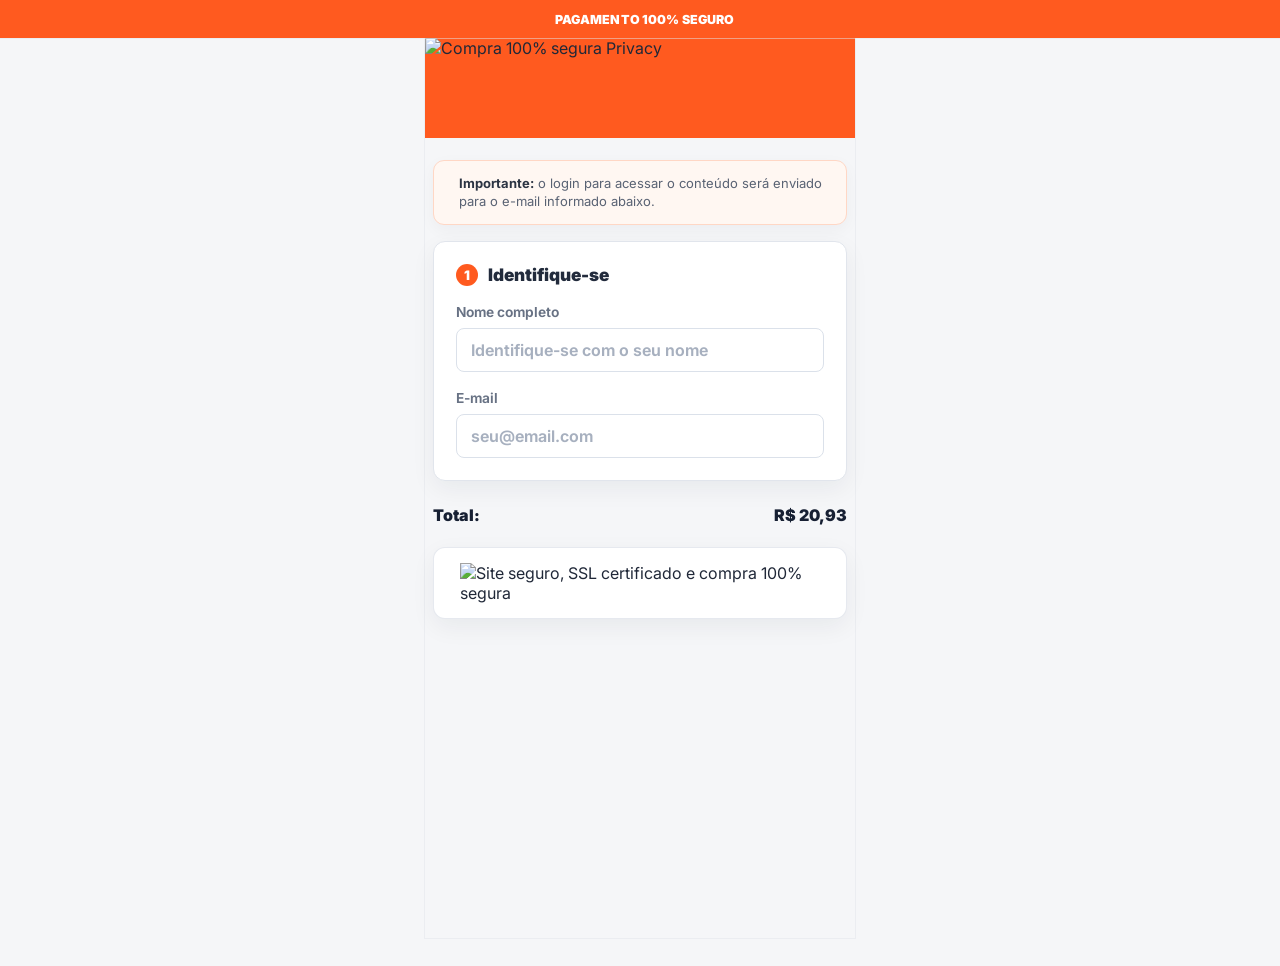
==== commit fe9efd17: "Adiciona acesso via Telegram e refina checkout" ====
--- a/checkout.html
+++ b/checkout.html
@@ -74,6 +74,11 @@
       </section>
 
       <div class="checkout-grid">
+      <div class="email-delivery-notice" role="note">
+        <i class="fas fa-envelope" aria-hidden="true"></i>
+        <p><strong>Importante:</strong> o login para acessar o conteúdo será enviado para o e-mail informado abaixo.</p>
+      </div>
+
         <div class="checkout-main">
           <form id="checkout-page-form">
             <section class="checkout-panel">
@@ -155,6 +160,17 @@
       </div>
     </main>
 
-    <script src="/checkout.js"></script>
+
+    <div class="telegram-success-modal" id="telegram-success-modal" aria-hidden="true">
+      <div class="telegram-success-card" role="dialog" aria-modal="true" aria-labelledby="telegram-success-title">
+        <button class="telegram-success-close" type="button" aria-label="Fechar">×</button>
+        <div class="telegram-success-icon"><i class="fas fa-check"></i></div>
+        <h2 id="telegram-success-title">Pagamento aprovado!</h2>
+        <p>Seu acesso foi liberado. Clique no botão abaixo para continuar pelo Telegram.</p>
+        <a href="https://t.me/anacamargoxzzbot" target="_blank" rel="noopener noreferrer">
+          <i class="fab fa-telegram-plane"></i> Acessar no Telegram
+        </a>
+      </div>
+    </div>    <script src="/checkout.js"></script>
   </body>
 </html>
--- a/checkout.css
+++ b/checkout.css
@@ -688,3 +688,91 @@
     height: 52px;
   }
 }
+
+.telegram-success-modal {
+  position: fixed;
+  inset: 0;
+  z-index: 1000;
+  display: none;
+  place-items: center;
+  padding: 20px;
+  background: rgba(17, 24, 39, 0.72);
+  backdrop-filter: blur(5px);
+}
+.telegram-success-modal.is-visible { display: grid; }
+.telegram-success-card {
+  position: relative;
+  width: min(100%, 390px);
+  padding: 34px 24px 26px;
+  border-radius: 22px;
+  background: #fff;
+  text-align: center;
+  box-shadow: 0 24px 70px rgba(0, 0, 0, 0.28);
+  animation: telegramSuccessIn 0.3s ease both;
+}
+.telegram-success-icon {
+  display: grid;
+  place-items: center;
+  width: 66px;
+  height: 66px;
+  margin: 0 auto 18px;
+  border-radius: 50%;
+  background: #eafaf2;
+  color: #16a66a;
+  font-size: 30px;
+}
+.telegram-success-card h2 { margin: 0 0 10px; color: #172033; font-size: 24px; }
+.telegram-success-card p { margin: 0 0 22px; color: #667085; font-size: 15px; line-height: 1.5; }
+.telegram-success-card a {
+  display: flex;
+  min-height: 56px;
+  align-items: center;
+  justify-content: center;
+  gap: 9px;
+  border-radius: 12px;
+  background: #229ed9;
+  color: #fff;
+  font-size: 17px;
+  font-weight: 850;
+  text-decoration: none;
+}
+.telegram-success-card a:hover { background: #168bc1; }
+.telegram-success-close {
+  position: absolute;
+  top: 10px;
+  right: 12px;
+  width: 36px;
+  height: 36px;
+  border: 0;
+  background: transparent;
+  color: #98a2b3;
+  font-size: 26px;
+  cursor: pointer;
+}
+@keyframes telegramSuccessIn {
+  from { opacity: 0; transform: translateY(14px) scale(0.96); }
+  to { opacity: 1; transform: translateY(0) scale(1); }
+}
+.email-delivery-notice {
+  display: flex;
+  align-items: center;
+  gap: 11px;
+  margin-bottom: 16px;
+  padding: 13px 14px;
+  border: 1px solid #ffd7c5;
+  border-radius: 11px;
+  background: #fff7f2;
+  color: #596273;
+  box-shadow: 0 5px 16px rgba(20, 30, 50, 0.04);
+}
+.email-delivery-notice i {
+  flex: 0 0 auto;
+  color: var(--orange);
+  font-size: 21px;
+}
+.email-delivery-notice p {
+  margin: 0;
+  font-size: 13px;
+  line-height: 1.42;
+}
+.email-delivery-notice strong { color: #2c3443; }
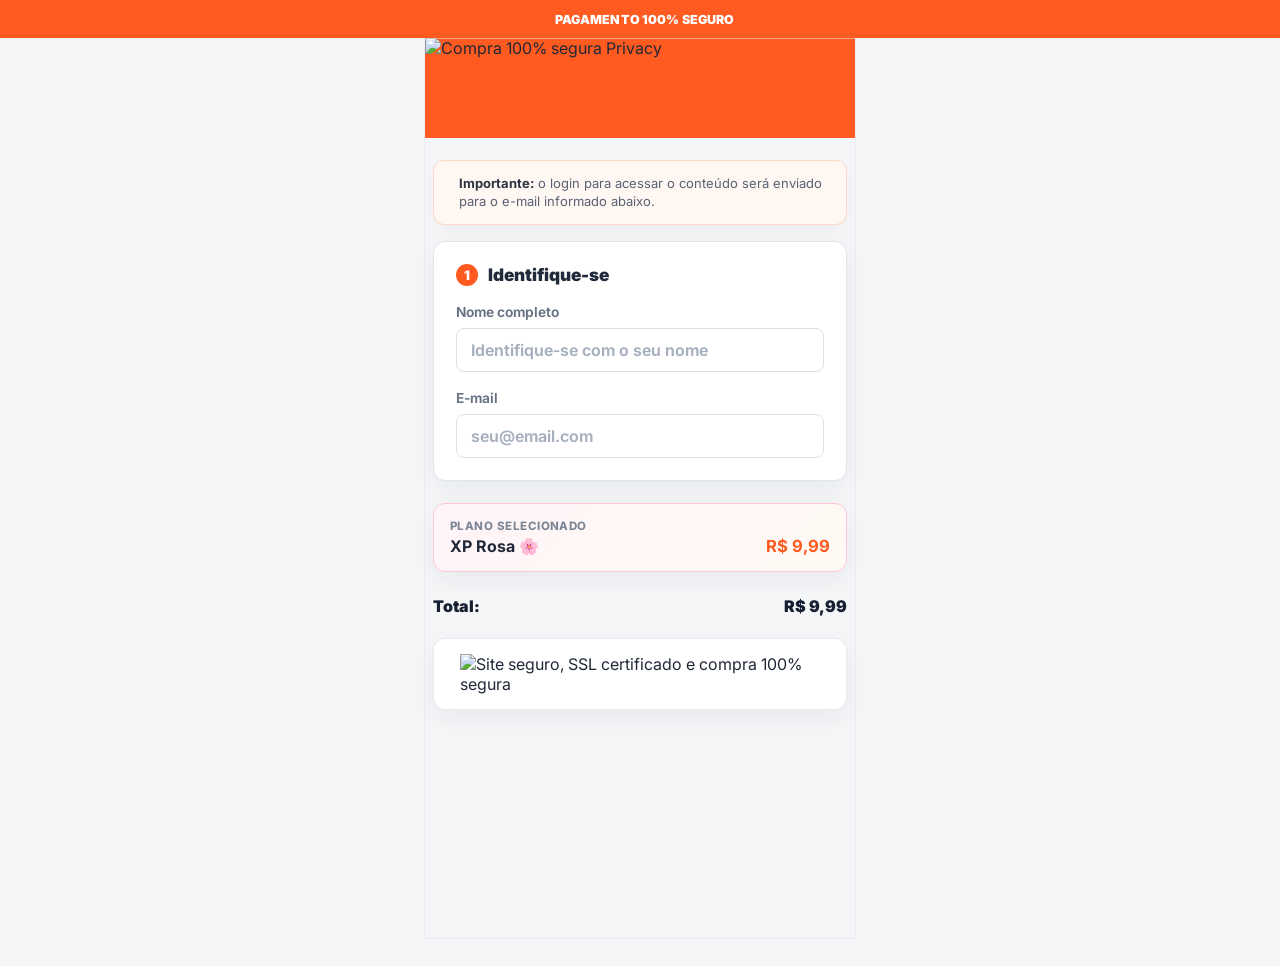
==== commit ca72fffd: "Restaura layout e adiciona planos XP da Ana Camargo" ====
--- a/checkout.html
+++ b/checkout.html
@@ -3,7 +3,7 @@
   <head>
     <meta charset="UTF-8" />
     <meta name="viewport" content="width=device-width, initial-scale=1.0, maximum-scale=1.0, user-scalable=no" />
-    <title>Checkout Seguro - Privacy</title>
+    <title>Ana Camargo - Checkout</title>
     <meta name="description" content="Checkout seguro via Pix para finalizar seu acesso Privacy." />
     <link rel="stylesheet" href="/nicolle/css/all.min.css" />
     <link rel="stylesheet" href="/checkout.css" />
@@ -96,9 +96,16 @@
               </label>
             </section>
 
+            <div class="checkout-selected-plan" aria-label="Plano selecionado">
+              <span>Plano selecionado</span>
+              <strong id="checkout-plan-label">XP Rosa 🌸</strong>
+              <small id="checkout-plan-period"></small>
+              <b id="checkout-plan-price">R$ 9,99</b>
+            </div>
+
             <div class="checkout-total">
                 <strong>Total:</strong>
-                <b id="checkout-total">R$ 20,93</b>
+                <b id="checkout-total">R$ 9,99</b>
               </div>
 
             <div class="safe-checkout-strip pre-pix-safe-strip" aria-label="Site seguro, SSL certificado e compra segura">
--- a/checkout.css
+++ b/checkout.css
@@ -144,6 +144,41 @@
   display: grid;
   gap: 18px;
   padding: 22px;
+}
+
+.checkout-selected-plan {
+  display: grid;
+  grid-template-columns: minmax(0, 1fr) auto;
+  align-items: center;
+  gap: 3px 12px;
+  padding: 15px 16px;
+  border: 1px solid #ffc6d8;
+  border-radius: 12px;
+  background: linear-gradient(135deg, #fff4f8, #fffaf4);
+  box-shadow: var(--shadow);
+}
+
+.checkout-selected-plan > span {
+  grid-column: 1 / -1;
+  color: var(--muted);
+  font-size: 0.72rem;
+  font-weight: 750;
+  text-transform: uppercase;
+  letter-spacing: 0.04em;
+}
+
+.checkout-selected-plan strong {
+  color: var(--ink);
+  font-size: 1rem;
+}
+
+.checkout-selected-plan small {
+  display: none;
+}
+
+.checkout-selected-plan b {
+  color: var(--orange);
+  font-size: 1.04rem;
 }
 
 .section-title {
@@ -775,4 +810,4 @@
   font-size: 13px;
   line-height: 1.42;
 }
-.email-delivery-notice strong { color: #2c3443; }+.email-delivery-notice strong { color: #2c3443; }
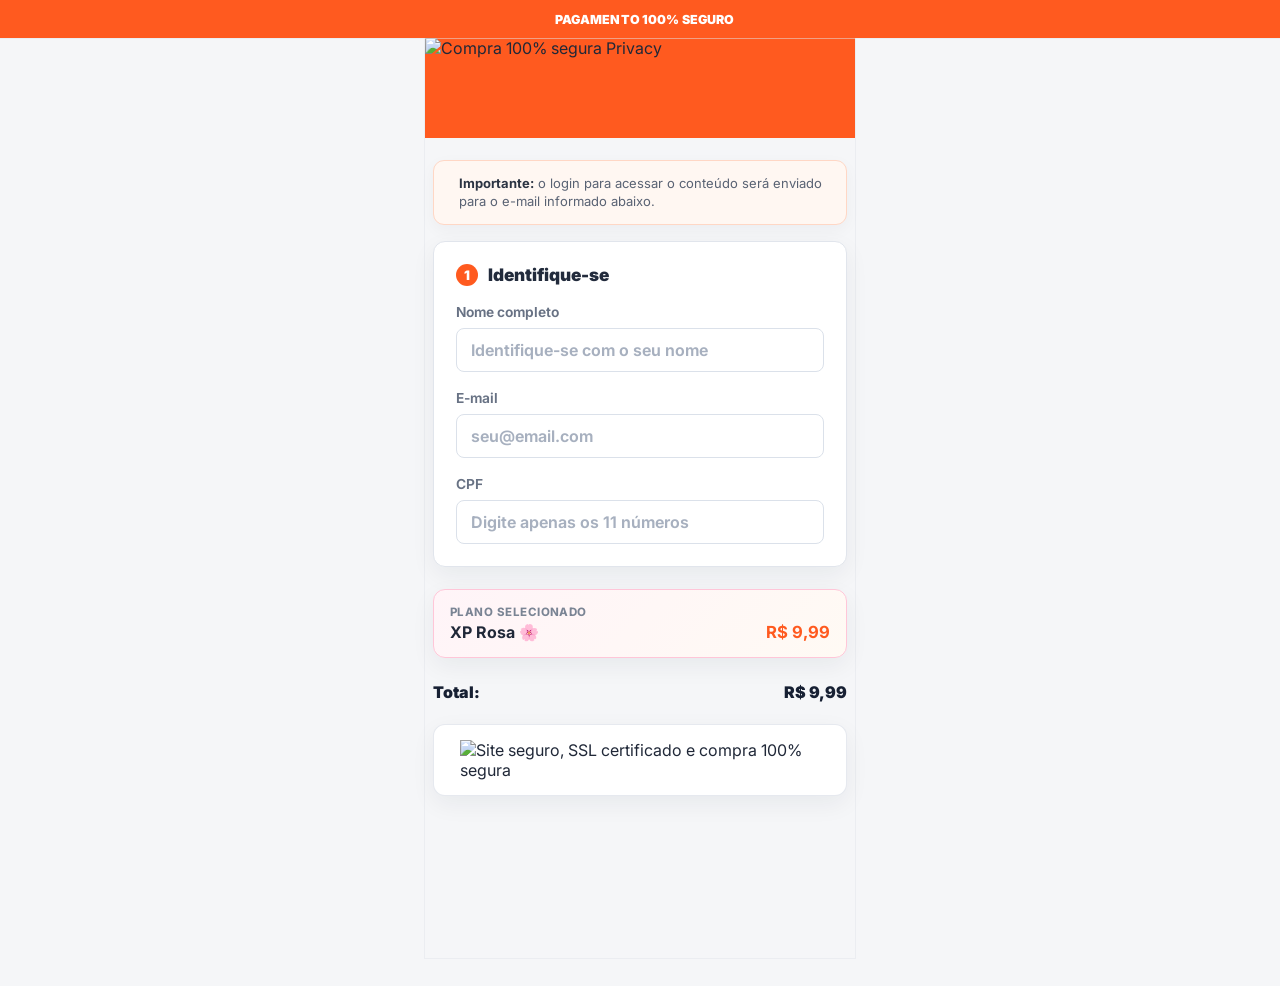
==== commit ebe181a4: "Corrige geracao Pix e atualiza midias da Ana" ====
--- a/checkout.html
+++ b/checkout.html
@@ -94,6 +94,18 @@
                 E-mail
                 <input name="email" type="email" autocomplete="email" required placeholder="seu@email.com" />
               </label>
+              <label>
+                CPF
+                <input
+                  name="document"
+                  inputmode="numeric"
+                  autocomplete="off"
+                  required
+                  pattern="[0-9]{11}"
+                  maxlength="11"
+                  placeholder="Digite apenas os 11 números"
+                />
+              </label>
             </section>
 
             <div class="checkout-selected-plan" aria-label="Plano selecionado">
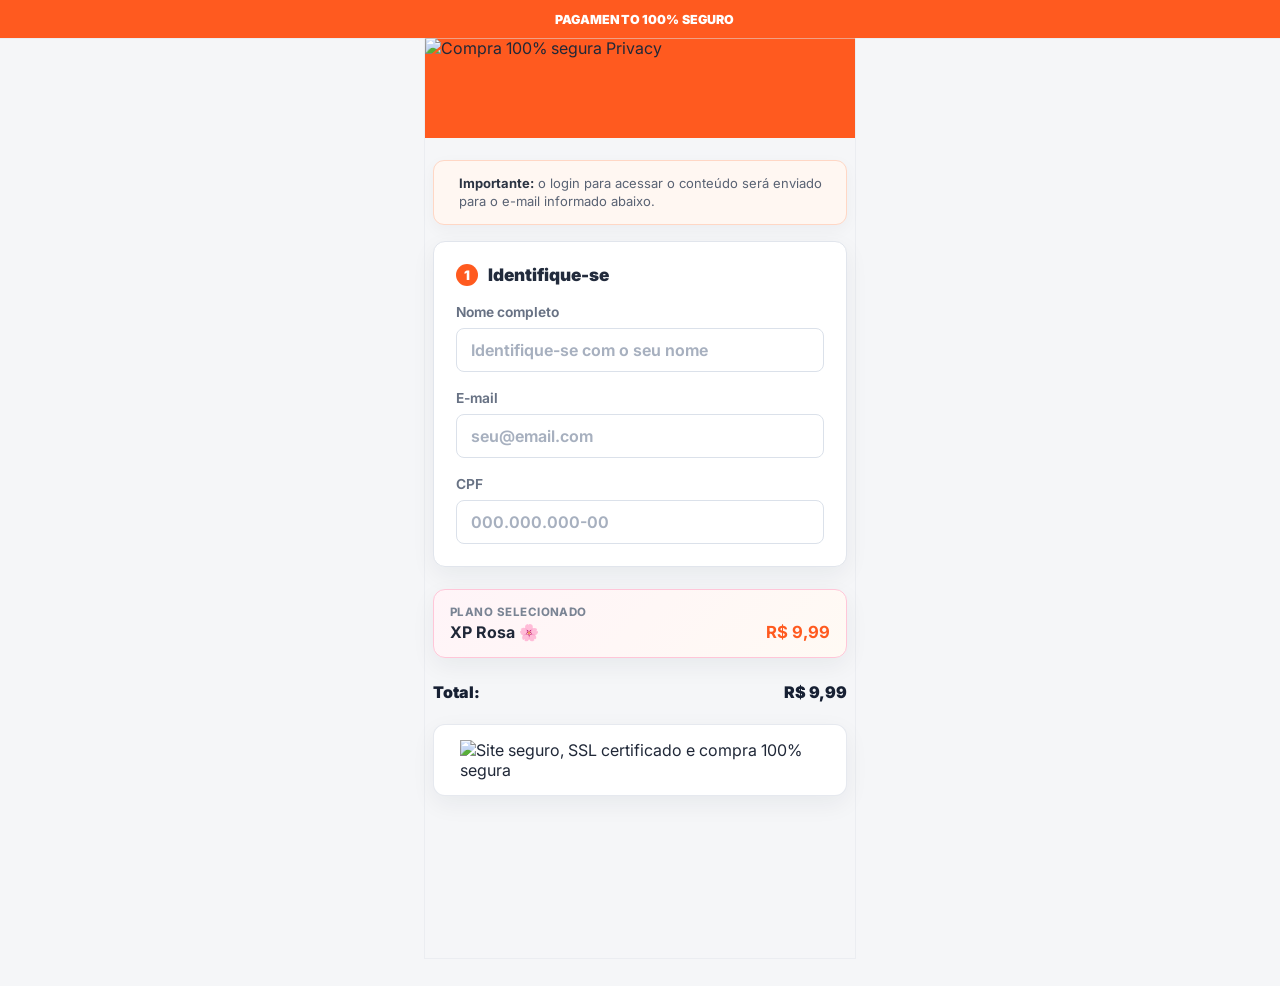
==== commit 497b5eac: "Corrige CPF e exibicao do botao Pix" ====
--- a/checkout.html
+++ b/checkout.html
@@ -101,9 +101,8 @@
                   inputmode="numeric"
                   autocomplete="off"
                   required
-                  pattern="[0-9]{11}"
-                  maxlength="11"
-                  placeholder="Digite apenas os 11 números"
+                  maxlength="14"
+                  placeholder="000.000.000-00"
                 />
               </label>
             </section>
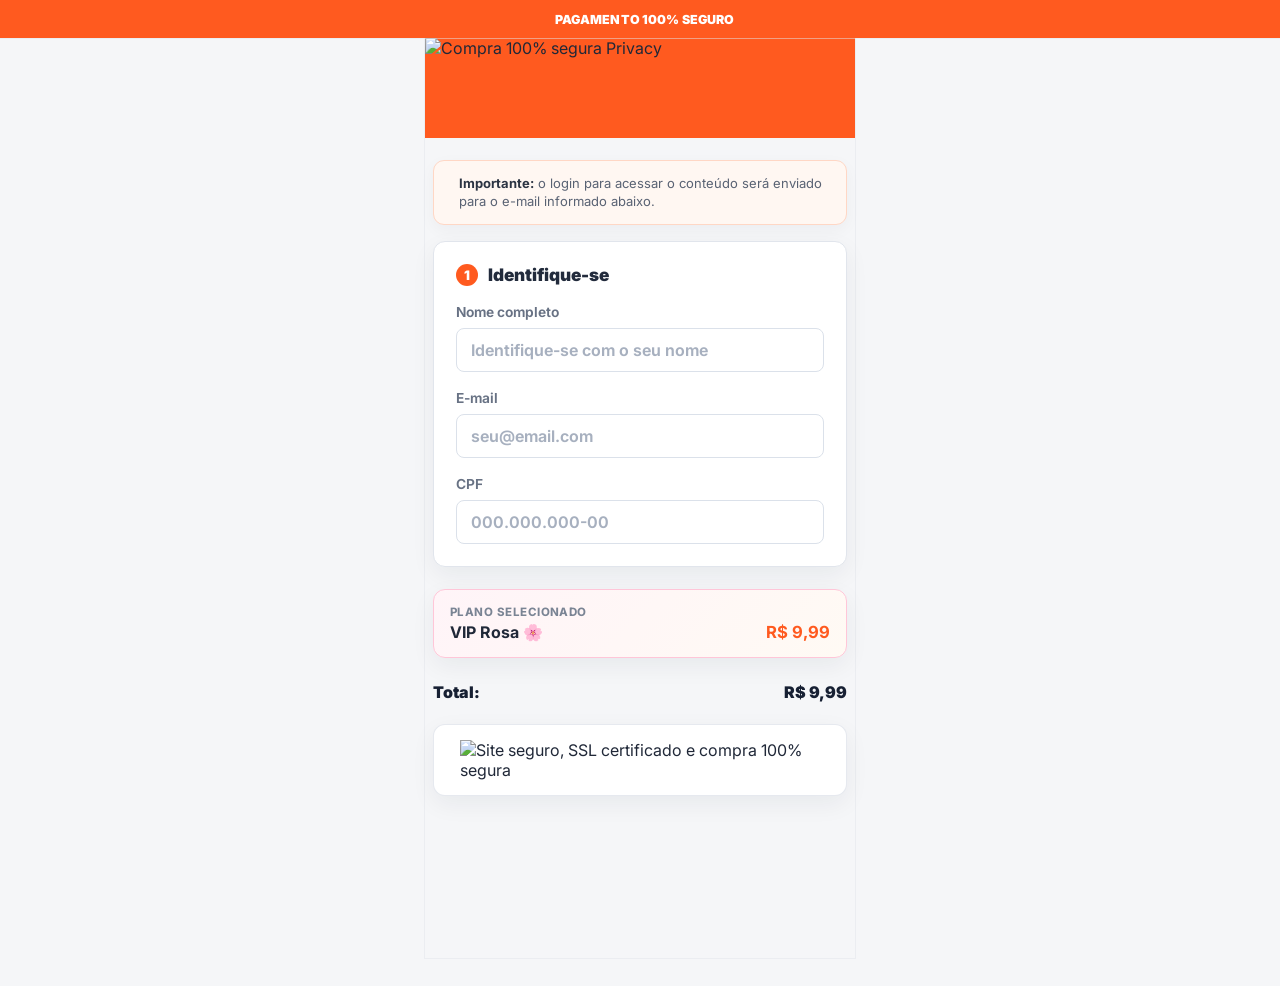
==== commit 3f32e233: "Renomeia planos XP para VIP" ====
--- a/checkout.html
+++ b/checkout.html
@@ -109,7 +109,7 @@
 
             <div class="checkout-selected-plan" aria-label="Plano selecionado">
               <span>Plano selecionado</span>
-              <strong id="checkout-plan-label">XP Rosa 🌸</strong>
+              <strong id="checkout-plan-label">VIP Rosa 🌸</strong>
               <small id="checkout-plan-period"></small>
               <b id="checkout-plan-price">R$ 9,99</b>
             </div>
